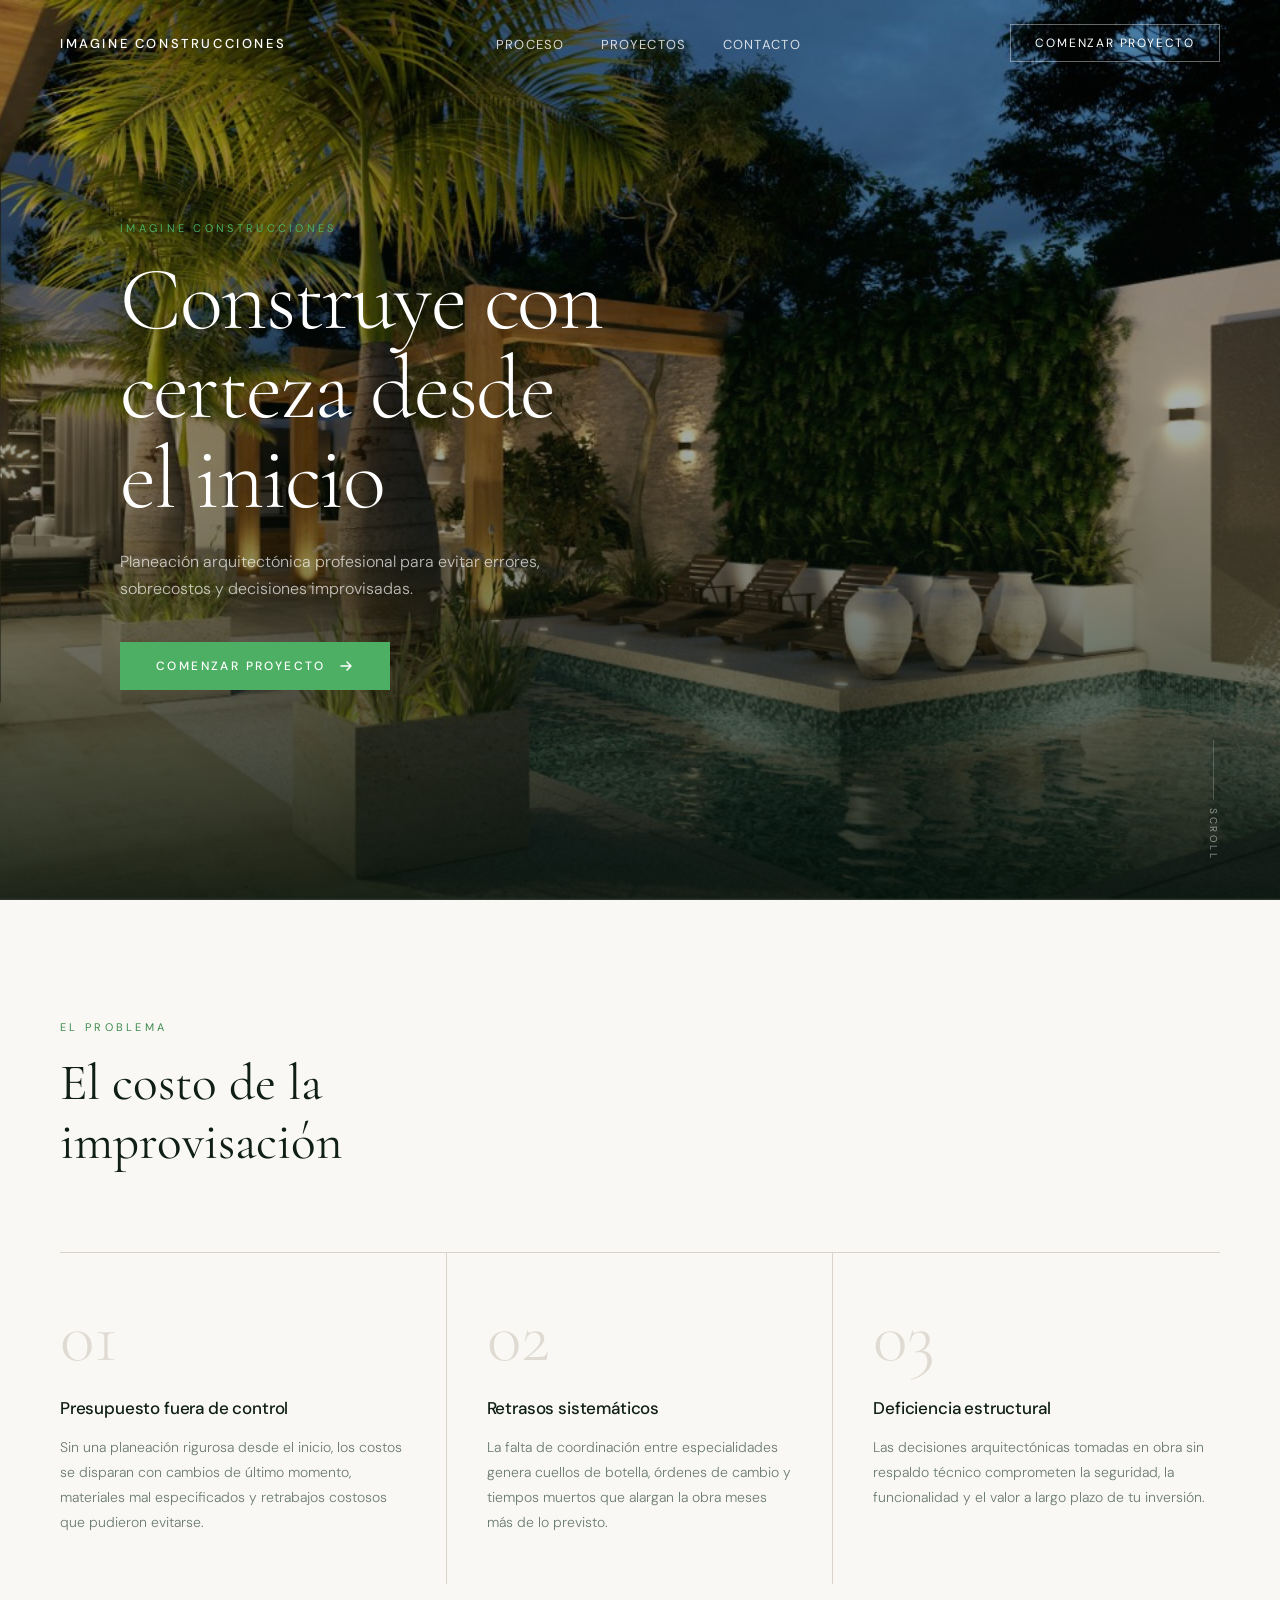
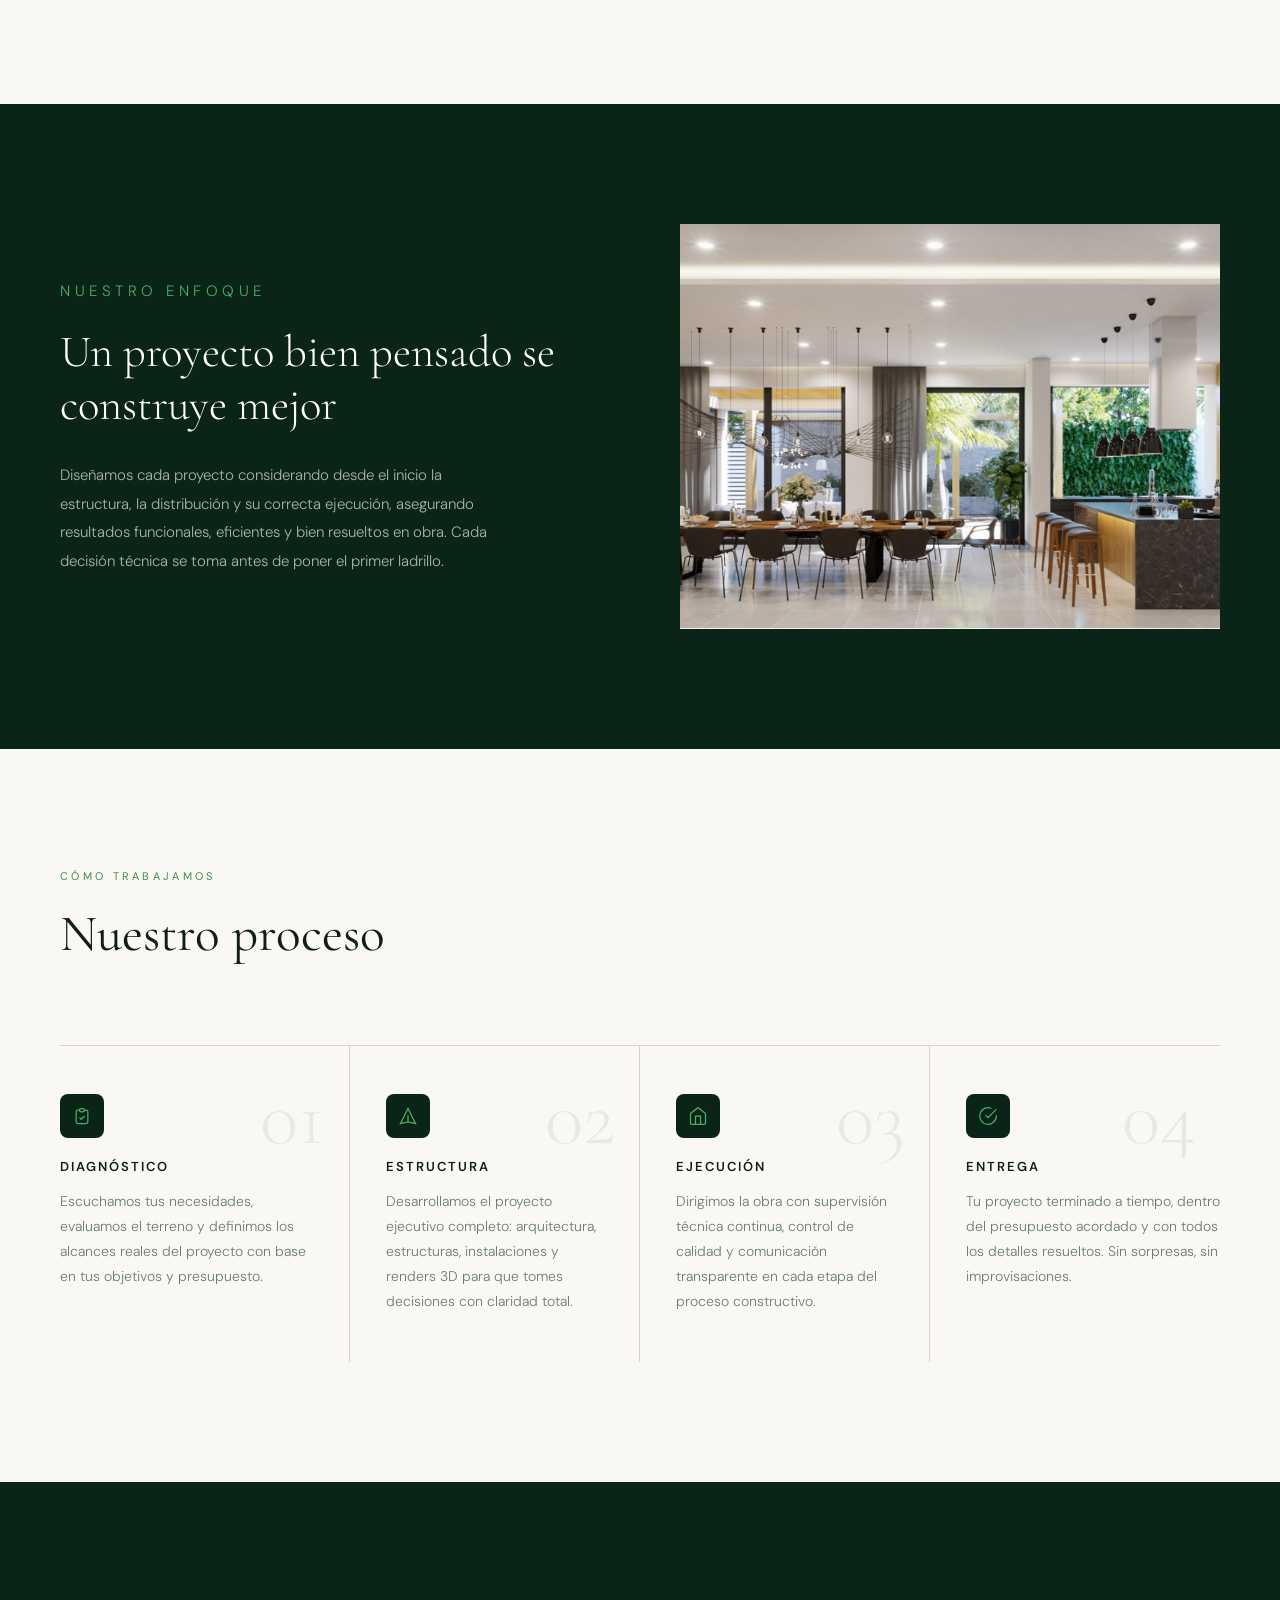
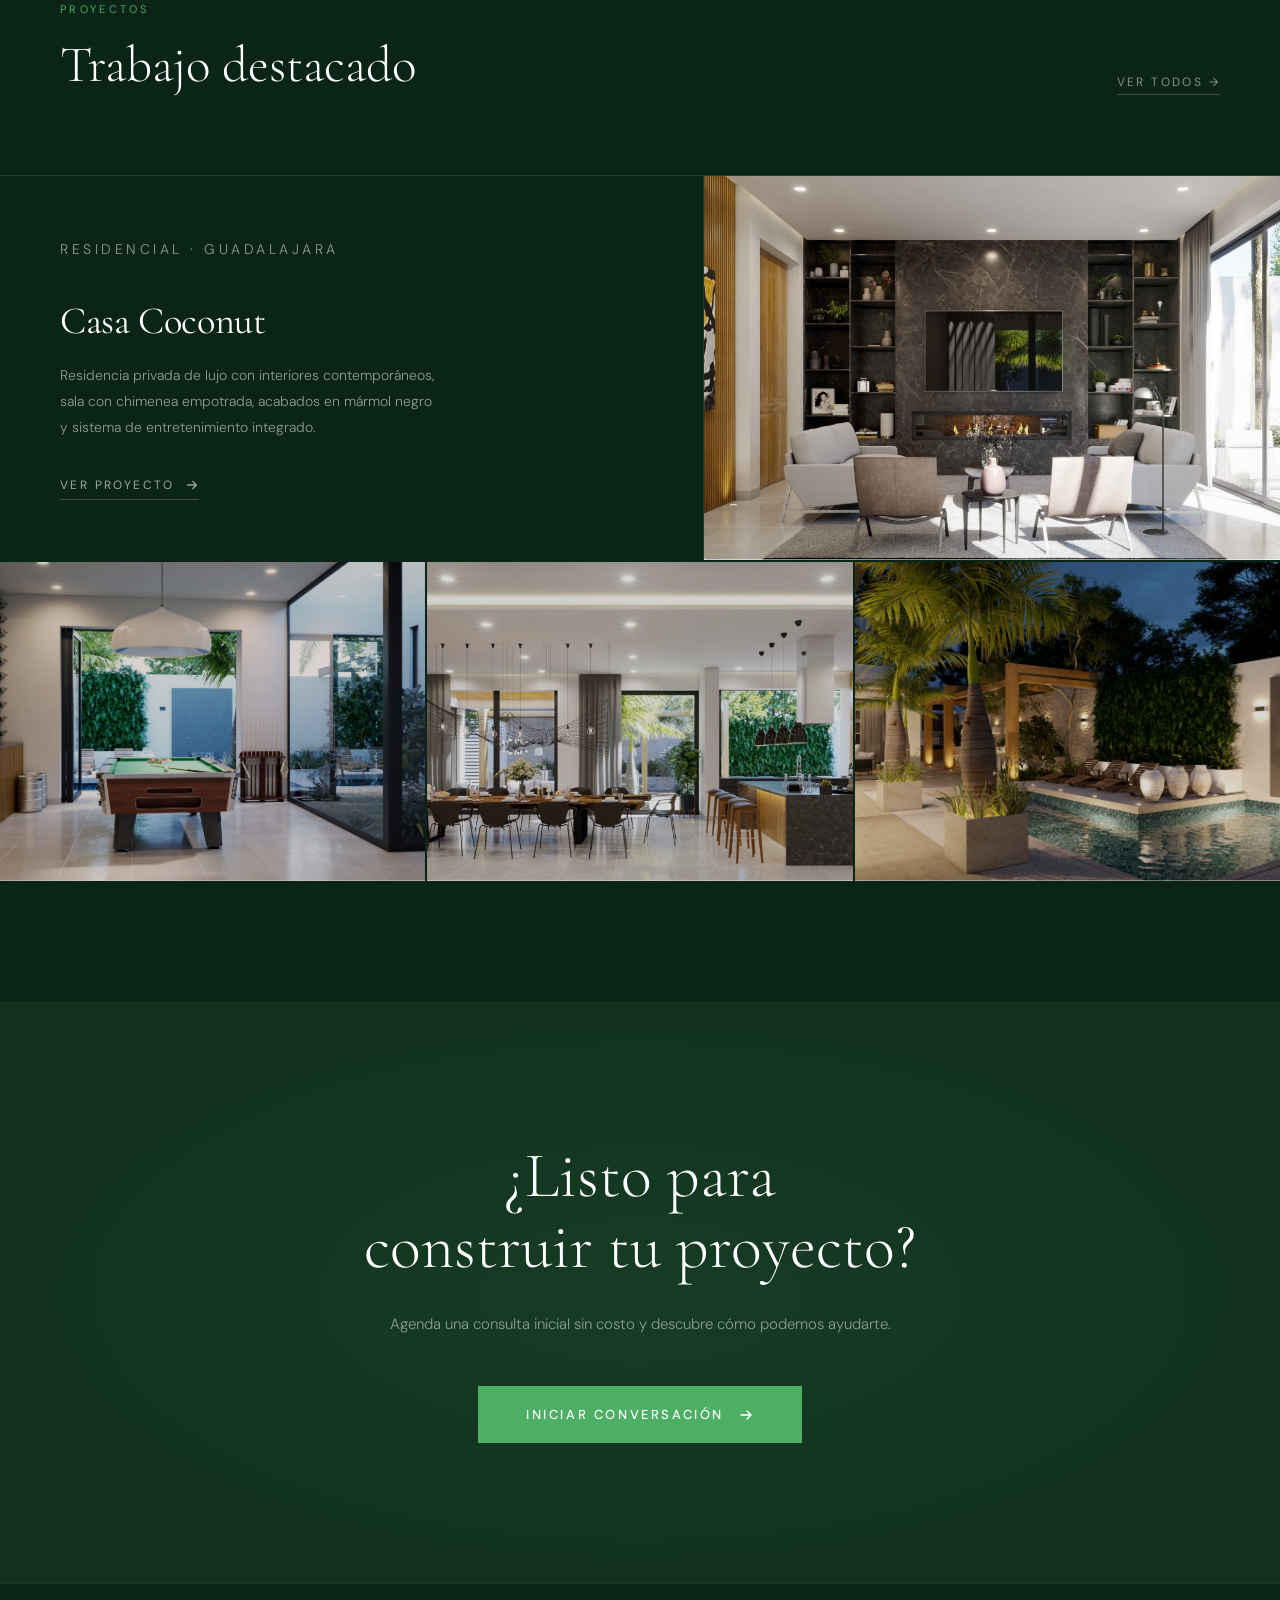
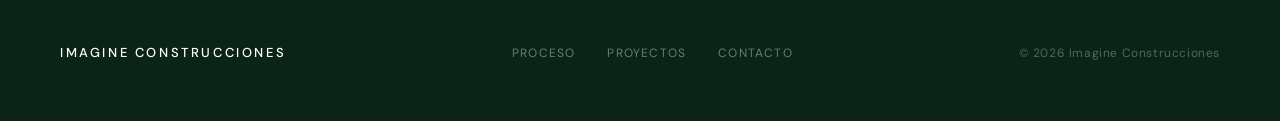
==== index.html @ 211e15e9 "Add files via upload" ====
<!DOCTYPE html>
<html lang="es">
<head>
<meta charset="UTF-8">
<meta name="viewport" content="width=device-width, initial-scale=1.0">
<title>Imagine Construcciones</title>
<link rel="preconnect" href="https://fonts.googleapis.com">
<link href="https://fonts.googleapis.com/css2?family=Cormorant+Garamond:wght@300;400;500;600&family=Neue+Haas+Grotesk+Display+Pro:wght@400;500&family=DM+Sans:wght@300;400;500&display=swap" rel="stylesheet">
<style>
  *, *::before, *::after { box-sizing: border-box; margin: 0; padding: 0; }

  :root {
    --forest: #0a2418;
    --forest-mid: #12321e;
    --green-accent: #3d8c4f;
    --green-bright: #4caf64;
    --cream: #f5f2ec;
    --warm-white: #faf8f4;
    --text-dark: #0f1f15;
    --text-muted: #6b7c73;
    --border: rgba(255,255,255,0.12);
  }

  html { scroll-behavior: smooth; }

  body {
    font-family: 'DM Sans', sans-serif;
    background: var(--warm-white);
    color: var(--text-dark);
    overflow-x: hidden;
  }

  /* NAV */
  nav {
    position: fixed;
    top: 0; left: 0; right: 0;
    z-index: 100;
    display: flex;
    justify-content: space-between;
    align-items: center;
    padding: 24px 60px;
    mix-blend-mode: normal;
    transition: background 0.4s, padding 0.4s;
  }
  nav.scrolled {
    background: rgba(10,36,24,0.96);
    backdrop-filter: blur(12px);
    padding: 16px 60px;
  }
  .nav-logo {
    font-family: 'DM Sans', sans-serif;
    font-weight: 500;
    font-size: 13px;
    letter-spacing: 0.2em;
    text-transform: uppercase;
    color: #fff;
  }
  .nav-links {
    display: flex;
    gap: 36px;
    list-style: none;
  }
  .nav-links a {
    font-size: 13px;
    letter-spacing: 0.1em;
    text-transform: uppercase;
    color: rgba(255,255,255,0.8);
    text-decoration: none;
    transition: color 0.2s;
  }
  .nav-links a:hover { color: #fff; }
  .nav-cta {
    font-size: 12px;
    letter-spacing: 0.15em;
    text-transform: uppercase;
    color: #fff;
    border: 1px solid rgba(255,255,255,0.4);
    padding: 10px 24px;
    text-decoration: none;
    transition: all 0.2s;
  }
  .nav-cta:hover { background: rgba(255,255,255,0.1); border-color: #fff; }

  /* HERO */
  .hero {
    position: relative;
    height: 100vh;
    min-height: 700px;
    display: flex;
    align-items: flex-end;
    overflow: hidden;
  }
  .hero-bg {
    position: absolute;
    inset: 0;
    background-image: url('[data-uri]');
    background-size: cover;
    background-position: center;
    transform: scale(1.05);
    animation: heroZoom 12s ease-out forwards;
  }
  @keyframes heroZoom {
    from { transform: scale(1.05); }
    to { transform: scale(1.0); }
  }
  .hero-overlay {
    position: absolute;
    inset: 0;
    background: linear-gradient(
      to top,
      rgba(5,18,10,0.85) 0%,
      rgba(5,18,10,0.4) 45%,
      rgba(5,18,10,0.1) 100%
    );
  }
  .hero-content {
    position: relative;
    z-index: 2;
    padding: 0 60px 90px;
    max-width: 900px;
    opacity: 0;
    animation: heroFadeUp 1.2s 0.4s ease forwards;
  }
  @keyframes heroFadeUp {
    from { opacity: 0; transform: translateY(30px); }
    to { opacity: 1; transform: translateY(0); }
  }
  .hero-eyebrow {
    font-size: 11px;
    letter-spacing: 0.3em;
    text-transform: uppercase;
    color: var(--green-bright);
    margin-bottom: 20px;
    display: block;
  }
  .hero h1 {
    font-family: 'Cormorant Garamond', serif;
    font-size: clamp(52px, 7vw, 96px);
    font-weight: 300;
    color: #fff;
    line-height: 1.0;
    letter-spacing: -0.02em;
    margin-bottom: 24px;
  }
  .hero-sub {
    font-size: 16px;
    color: rgba(255,255,255,0.7);
    font-weight: 300;
    max-width: 500px;
    line-height: 1.7;
    margin-bottom: 40px;
  }
  .hero-btn {
    display: inline-flex;
    align-items: center;
    gap: 12px;
    background: var(--green-bright);
    color: #fff;
    font-size: 12px;
    letter-spacing: 0.2em;
    text-transform: uppercase;
    font-weight: 500;
    text-decoration: none;
    padding: 16px 36px;
    transition: all 0.3s;
  }
  .hero-btn:hover { background: #3d9e52; gap: 18px; }
  .hero-btn svg { transition: transform 0.3s; }

  /* SCROLL INDICATOR */
  .scroll-indicator {
    position: absolute;
    bottom: 40px;
    right: 60px;
    z-index: 2;
    display: flex;
    flex-direction: column;
    align-items: center;
    gap: 8px;
    opacity: 0;
    animation: heroFadeUp 1s 1.4s forwards;
  }
  .scroll-indicator span {
    font-size: 10px;
    letter-spacing: 0.25em;
    text-transform: uppercase;
    color: rgba(255,255,255,0.5);
    writing-mode: vertical-rl;
  }
  .scroll-line {
    width: 1px;
    height: 60px;
    background: rgba(255,255,255,0.2);
    position: relative;
    overflow: hidden;
  }
  .scroll-line::after {
    content: '';
    position: absolute;
    top: -100%;
    left: 0;
    width: 1px;
    height: 100%;
    background: var(--green-bright);
    animation: scrollDown 2s 1.5s infinite;
  }
  @keyframes scrollDown {
    from { top: -100%; }
    to { top: 100%; }
  }

  /* SECTION GENERAL */
  section { padding: 120px 60px; }

  /* PAIN SECTION */
  .pain-section {
    background: var(--warm-white);
  }
  .section-label {
    font-size: 11px;
    letter-spacing: 0.3em;
    text-transform: uppercase;
    color: var(--green-accent);
    margin-bottom: 20px;
  }
  .pain-section h2 {
    font-family: 'Cormorant Garamond', serif;
    font-size: clamp(36px, 4vw, 60px);
    font-weight: 400;
    color: var(--text-dark);
    margin-bottom: 80px;
    max-width: 600px;
    line-height: 1.15;
  }
  .pain-grid {
    display: grid;
    grid-template-columns: repeat(3, 1fr);
    gap: 0;
    border-top: 1px solid #d8d2c8;
  }
  .pain-card {
    padding: 48px 40px 48px 0;
    border-right: 1px solid #d8d2c8;
    position: relative;
    transition: transform 0.3s;
  }
  .pain-card:last-child { border-right: none; padding-right: 0; }
  .pain-card:not(:first-child) { padding-left: 40px; }
  .pain-num {
    font-family: 'Cormorant Garamond', serif;
    font-size: 72px;
    font-weight: 300;
    color: #e0dbd2;
    line-height: 1;
    margin-bottom: 24px;
    display: block;
  }
  .pain-card h3 {
    font-size: 17px;
    font-weight: 500;
    color: var(--text-dark);
    margin-bottom: 16px;
    letter-spacing: -0.01em;
  }
  .pain-card p {
    font-size: 14px;
    color: var(--text-muted);
    line-height: 1.8;
    font-weight: 300;
  }

  /* APPROACH SECTION */
  .approach-section {
    background: var(--forest);
    color: #fff;
    padding: 120px 60px;
    position: relative;
    overflow: hidden;
  }
  .approach-inner {
    display: grid;
    grid-template-columns: 1fr 1fr;
    gap: 80px;
    align-items: center;
  }
  .approach-text .section-label { color: var(--green-bright); }
  .approach-text h2 {
    font-family: 'Cormorant Garamond', serif;
    font-size: clamp(28px, 3.5vw, 52px);
    font-weight: 300;
    line-height: 1.2;
    margin-bottom: 28px;
    color: #fff;
  }
  .approach-text p {
    font-size: 15px;
    color: rgba(255,255,255,0.65);
    line-height: 1.9;
    font-weight: 300;
    max-width: 440px;
  }
  .approach-img {
    aspect-ratio: 4/3;
    overflow: hidden;
    position: relative;
  }
  .approach-img img {
    width: 100%;
    height: 100%;
    object-fit: cover;
    transition: transform 0.6s ease;
  }
  .approach-img:hover img { transform: scale(1.04); }

  /* PROCESS SECTION */
  .process-section {
    background: var(--warm-white);
  }
  .process-section h2 {
    font-family: 'Cormorant Garamond', serif;
    font-size: clamp(36px, 4vw, 60px);
    font-weight: 400;
    margin-bottom: 80px;
    color: var(--text-dark);
  }
  .process-grid {
    display: grid;
    grid-template-columns: repeat(4, 1fr);
    gap: 0;
    border-top: 1px solid #d8d2c8;
  }
  .process-step {
    padding: 48px 36px 48px 0;
    border-right: 1px solid #d8d2c8;
    position: relative;
  }
  .process-step:last-child { border-right: none; padding-right: 0; }
  .process-step:not(:first-child) { padding-left: 36px; }
  .step-num {
    font-family: 'Cormorant Garamond', serif;
    font-size: 80px;
    font-weight: 300;
    color: rgba(10,36,24,0.07);
    line-height: 1;
    position: absolute;
    top: 32px;
    right: 24px;
  }
  .step-icon {
    width: 44px;
    height: 44px;
    background: var(--forest);
    border-radius: 8px;
    display: flex;
    align-items: center;
    justify-content: center;
    margin-bottom: 20px;
    color: var(--green-bright);
  }
  .process-step h3 {
    font-size: 13px;
    font-weight: 600;
    letter-spacing: 0.15em;
    text-transform: uppercase;
    color: var(--text-dark);
    margin-bottom: 14px;
  }
  .process-step p {
    font-size: 14px;
    color: var(--text-muted);
    line-height: 1.8;
    font-weight: 300;
  }

  /* PORTFOLIO */
  .portfolio-section {
    background: var(--forest);
    padding: 120px 0;
  }
  .portfolio-header {
    padding: 0 60px 80px;
    display: flex;
    justify-content: space-between;
    align-items: flex-end;
  }
  .portfolio-header h2 {
    font-family: 'Cormorant Garamond', serif;
    font-size: clamp(36px, 4vw, 60px);
    font-weight: 300;
    color: #fff;
    line-height: 1.15;
  }
  .portfolio-header .section-label { color: var(--green-bright); }
  .portfolio-link {
    font-size: 12px;
    letter-spacing: 0.2em;
    text-transform: uppercase;
    color: rgba(255,255,255,0.5);
    text-decoration: none;
    border-bottom: 1px solid rgba(255,255,255,0.2);
    padding-bottom: 4px;
    transition: color 0.2s, border-color 0.2s;
  }
  .portfolio-link:hover { color: #fff; border-color: rgba(255,255,255,0.6); }

  .project-feature {
    display: grid;
    grid-template-columns: 55% 45%;
    border-top: 1px solid rgba(255,255,255,0.1);
    margin-bottom: 1px;
  }
  .project-feature:nth-child(even) { grid-template-columns: 45% 55%; direction: rtl; }
  .project-feature:nth-child(even) > * { direction: ltr; }
  
  .project-img {
    overflow: hidden;
    aspect-ratio: 3/2;
    position: relative;
  }
  .project-img img {
    width: 100%;
    height: 100%;
    object-fit: cover;
    transition: transform 0.7s ease;
  }
  .project-feature:hover .project-img img { transform: scale(1.04); }
  
  .project-info {
    padding: 60px;
    display: flex;
    flex-direction: column;
    justify-content: center;
    border-left: 1px solid rgba(255,255,255,0.1);
  }
  .project-feature:nth-child(even) .project-info {
    border-left: none;
    border-right: 1px solid rgba(255,255,255,0.1);
  }
  .project-tag {
    font-size: 11px;
    letter-spacing: 0.25em;
    text-transform: uppercase;
    color: var(--green-bright);
    margin-bottom: 20px;
  }
  .project-info h3 {
    font-family: 'Cormorant Garamond', serif;
    font-size: clamp(28px, 3vw, 48px);
    font-weight: 400;
    color: #fff;
    margin-bottom: 20px;
    letter-spacing: -0.01em;
    line-height: 1.15;
  }
  .project-info p {
    font-size: 14px;
    color: rgba(255,255,255,0.55);
    line-height: 1.85;
    font-weight: 300;
    margin-bottom: 36px;
    max-width: 380px;
  }
  .project-cta {
    display: inline-flex;
    align-items: center;
    gap: 10px;
    font-size: 12px;
    letter-spacing: 0.2em;
    text-transform: uppercase;
    color: rgba(255,255,255,0.6);
    text-decoration: none;
    border-bottom: 1px solid rgba(255,255,255,0.2);
    padding-bottom: 6px;
    align-self: flex-start;
    transition: all 0.3s;
  }
  .project-cta:hover { color: #fff; border-color: rgba(255,255,255,0.7); gap: 16px; }

  /* CTA SECTION */
  .cta-section {
    background: var(--forest-mid);
    padding: 140px 60px;
    text-align: center;
    position: relative;
    overflow: hidden;
  }
  .cta-section::before {
    content: '';
    position: absolute;
    inset: 0;
    background: radial-gradient(ellipse at center, rgba(77,175,100,0.08) 0%, transparent 70%);
  }
  .cta-section h2 {
    font-family: 'Cormorant Garamond', serif;
    font-size: clamp(40px, 5vw, 80px);
    font-weight: 300;
    color: #fff;
    line-height: 1.1;
    margin-bottom: 32px;
    position: relative;
  }
  .cta-section p {
    font-size: 15px;
    color: rgba(255,255,255,0.5);
    margin-bottom: 52px;
    font-weight: 300;
    position: relative;
  }
  .cta-big-btn {
    display: inline-flex;
    align-items: center;
    gap: 14px;
    background: var(--green-bright);
    color: #fff;
    font-size: 13px;
    letter-spacing: 0.2em;
    text-transform: uppercase;
    font-weight: 500;
    text-decoration: none;
    padding: 20px 48px;
    position: relative;
    transition: all 0.3s;
  }
  .cta-big-btn:hover { background: #3d9e52; gap: 20px; }

  /* FOOTER */
  footer {
    background: var(--forest);
    padding: 60px;
    border-top: 1px solid rgba(255,255,255,0.08);
    display: flex;
    justify-content: space-between;
    align-items: center;
  }
  .footer-logo {
    font-family: 'DM Sans', sans-serif;
    font-weight: 500;
    font-size: 13px;
    letter-spacing: 0.2em;
    text-transform: uppercase;
    color: #fff;
  }
  .footer-right {
    font-size: 12px;
    color: rgba(255,255,255,0.3);
    letter-spacing: 0.05em;
  }
  .footer-links {
    display: flex;
    gap: 32px;
  }
  .footer-links a {
    font-size: 12px;
    letter-spacing: 0.1em;
    text-transform: uppercase;
    color: rgba(255,255,255,0.4);
    text-decoration: none;
    transition: color 0.2s;
  }
  .footer-links a:hover { color: rgba(255,255,255,0.9); }

  /* RENDER GALLERY STRIP */
  .gallery-strip {
    display: grid;
    grid-template-columns: repeat(3, 1fr);
    gap: 2px;
    margin-top: 2px;
  }
  .gallery-strip-img {
    overflow: hidden;
    aspect-ratio: 4/3;
  }
  .gallery-strip-img img {
    width: 100%;
    height: 100%;
    object-fit: cover;
    transition: transform 0.6s;
    filter: brightness(0.85);
  }
  .gallery-strip-img:hover img { transform: scale(1.05); filter: brightness(1); }

  /* Fade in on scroll */
  .reveal {
    opacity: 0;
    transform: translateY(24px);
    transition: opacity 0.7s ease, transform 0.7s ease;
  }
  .reveal.visible { opacity: 1; transform: translateY(0); }
  .reveal-delay-1 { transition-delay: 0.1s; }
  .reveal-delay-2 { transition-delay: 0.2s; }
  .reveal-delay-3 { transition-delay: 0.3s; }
  .reveal-delay-4 { transition-delay: 0.4s; }
</style>
</head>
<body>

<!-- NAV -->
<nav id="main-nav">
  <div class="nav-logo">Imagine Construcciones</div>
  <ul class="nav-links">
    <li><a href="#proceso">Proceso</a></li>
    <li><a href="#proyectos">Proyectos</a></li>
    <li><a href="#contacto">Contacto</a></li>
  </ul>
  <a href="#contacto" class="nav-cta">Comenzar proyecto</a>
</nav>

<!-- HERO -->
<section class="hero">
  <div class="hero-bg"></div>
  <div class="hero-overlay"></div>
  <div class="hero-content">
    <span class="hero-eyebrow">Imagine Construcciones</span>
    <h1>Construye con<br>certeza desde<br>el inicio</h1>
    <p class="hero-sub">Planeación arquitectónica profesional para evitar errores, sobrecostos y decisiones improvisadas.</p>
    <a href="#contacto" class="hero-btn">
      Comenzar proyecto
      <svg width="16" height="16" viewBox="0 0 16 16" fill="none"><path d="M3 8H13M13 8L9 4M13 8L9 12" stroke="currentColor" stroke-width="1.5" stroke-linecap="round" stroke-linejoin="round"/></svg>
    </a>
  </div>
  <div class="scroll-indicator">
    <div class="scroll-line"></div>
    <span>Scroll</span>
  </div>
</section>

<!-- PAIN SECTION -->
<section class="pain-section">
  <p class="section-label reveal">El problema</p>
  <h2 class="reveal">El costo de la<br>improvisación</h2>
  <div class="pain-grid">
    <div class="pain-card reveal">
      <span class="pain-num">01</span>
      <h3>Presupuesto fuera de control</h3>
      <p>Sin una planeación rigurosa desde el inicio, los costos se disparan con cambios de último momento, materiales mal especificados y retrabajos costosos que pudieron evitarse.</p>
    </div>
    <div class="pain-card reveal reveal-delay-1">
      <span class="pain-num">02</span>
      <h3>Retrasos sistemáticos</h3>
      <p>La falta de coordinación entre especialidades genera cuellos de botella, órdenes de cambio y tiempos muertos que alargan la obra meses más de lo previsto.</p>
    </div>
    <div class="pain-card reveal reveal-delay-2">
      <span class="pain-num">03</span>
      <h3>Deficiencia estructural</h3>
      <p>Las decisiones arquitectónicas tomadas en obra sin respaldo técnico comprometen la seguridad, la funcionalidad y el valor a largo plazo de tu inversión.</p>
    </div>
  </div>
</section>

<!-- APPROACH SECTION -->
<section class="approach-section">
  <div class="approach-inner">
    <div class="approach-text reveal">
      <p class="section-label">Nuestro enfoque</p>
      <h2>Un proyecto bien pensado se construye mejor</h2>
      <p>Diseñamos cada proyecto considerando desde el inicio la estructura, la distribución y su correcta ejecución, asegurando resultados funcionales, eficientes y bien resueltos en obra. Cada decisión técnica se toma antes de poner el primer ladrillo.</p>
    </div>
    <div class="approach-img reveal reveal-delay-2">
      <img src="[data-uri]" alt="Interior Casa Coconut - Comedor">
    </div>
  </div>
</section>

<!-- PROCESS SECTION -->
<section class="process-section" id="proceso">
  <p class="section-label reveal">Cómo trabajamos</p>
  <h2 class="reveal">Nuestro proceso</h2>
  <div class="process-grid">
    <div class="process-step reveal">
      <span class="step-num">01</span>
      <div class="step-icon">
        <svg width="20" height="20" viewBox="0 0 24 24" fill="none" stroke="currentColor" stroke-width="1.5"><path d="M9 5H7a2 2 0 00-2 2v12a2 2 0 002 2h10a2 2 0 002-2V7a2 2 0 00-2-2h-2M9 5a2 2 0 002 2h2a2 2 0 002-2M9 5a2 2 0 012-2h2a2 2 0 012 2m-6 9l2 2 4-4"/></svg>
      </div>
      <h3>Diagnóstico</h3>
      <p>Escuchamos tus necesidades, evaluamos el terreno y definimos los alcances reales del proyecto con base en tus objetivos y presupuesto.</p>
    </div>
    <div class="process-step reveal reveal-delay-1">
      <span class="step-num">02</span>
      <div class="step-icon">
        <svg width="20" height="20" viewBox="0 0 24 24" fill="none" stroke="currentColor" stroke-width="1.5"><path d="M12 19l9 2-9-18-9 18 9-2zm0 0v-8"/></svg>
      </div>
      <h3>Estructura</h3>
      <p>Desarrollamos el proyecto ejecutivo completo: arquitectura, estructuras, instalaciones y renders 3D para que tomes decisiones con claridad total.</p>
    </div>
    <div class="process-step reveal reveal-delay-2">
      <span class="step-num">03</span>
      <div class="step-icon">
        <svg width="20" height="20" viewBox="0 0 24 24" fill="none" stroke="currentColor" stroke-width="1.5"><path d="M3 9l9-7 9 7v11a2 2 0 01-2 2H5a2 2 0 01-2-2z"/><polyline points="9 22 9 12 15 12 15 22"/></svg>
      </div>
      <h3>Ejecución</h3>
      <p>Dirigimos la obra con supervisión técnica continua, control de calidad y comunicación transparente en cada etapa del proceso constructivo.</p>
    </div>
    <div class="process-step reveal reveal-delay-3">
      <span class="step-num">04</span>
      <div class="step-icon">
        <svg width="20" height="20" viewBox="0 0 24 24" fill="none" stroke="currentColor" stroke-width="1.5"><path d="M22 11.08V12a10 10 0 11-5.93-9.14"/><polyline points="22 4 12 14.01 9 11.01"/></svg>
      </div>
      <h3>Entrega</h3>
      <p>Tu proyecto terminado a tiempo, dentro del presupuesto acordado y con todos los detalles resueltos. Sin sorpresas, sin improvisaciones.</p>
    </div>
  </div>
</section>

<!-- PORTFOLIO -->
<section class="portfolio-section" id="proyectos">
  <div class="portfolio-header">
    <div>
      <p class="section-label reveal">Proyectos</p>
      <h2 class="reveal">Trabajo destacado</h2>
    </div>
    <a href="#contacto" class="portfolio-link reveal">Ver todos →</a>
  </div>

  <div class="project-feature reveal">
    <div class="project-img">
      <img src="[data-uri]" alt="Casa Coconut - Sala">
    </div>
    <div class="project-info">
      <p class="project-tag">Residencial · Guadalajara</p>
      <h3>Casa Coconut</h3>
      <p>Residencia privada de lujo con interiores contemporáneos, sala con chimenea empotrada, acabados en mármol negro y sistema de entretenimiento integrado.</p>
      <a href="#contacto" class="project-cta">
        Ver proyecto
        <svg width="14" height="14" viewBox="0 0 16 16" fill="none"><path d="M3 8H13M13 8L9 4M13 8L9 12" stroke="currentColor" stroke-width="1.5" stroke-linecap="round" stroke-linejoin="round"/></svg>
      </a>
    </div>
  </div>

  <div class="gallery-strip reveal">
    <div class="gallery-strip-img">
      <img src="[data-uri]" alt="Casa Coconut - Área de juegos">
    </div>
    <div class="gallery-strip-img">
      <img src="[data-uri]" alt="Casa Coconut - Cocina">
    </div>
    <div class="gallery-strip-img">
      <img src="[data-uri]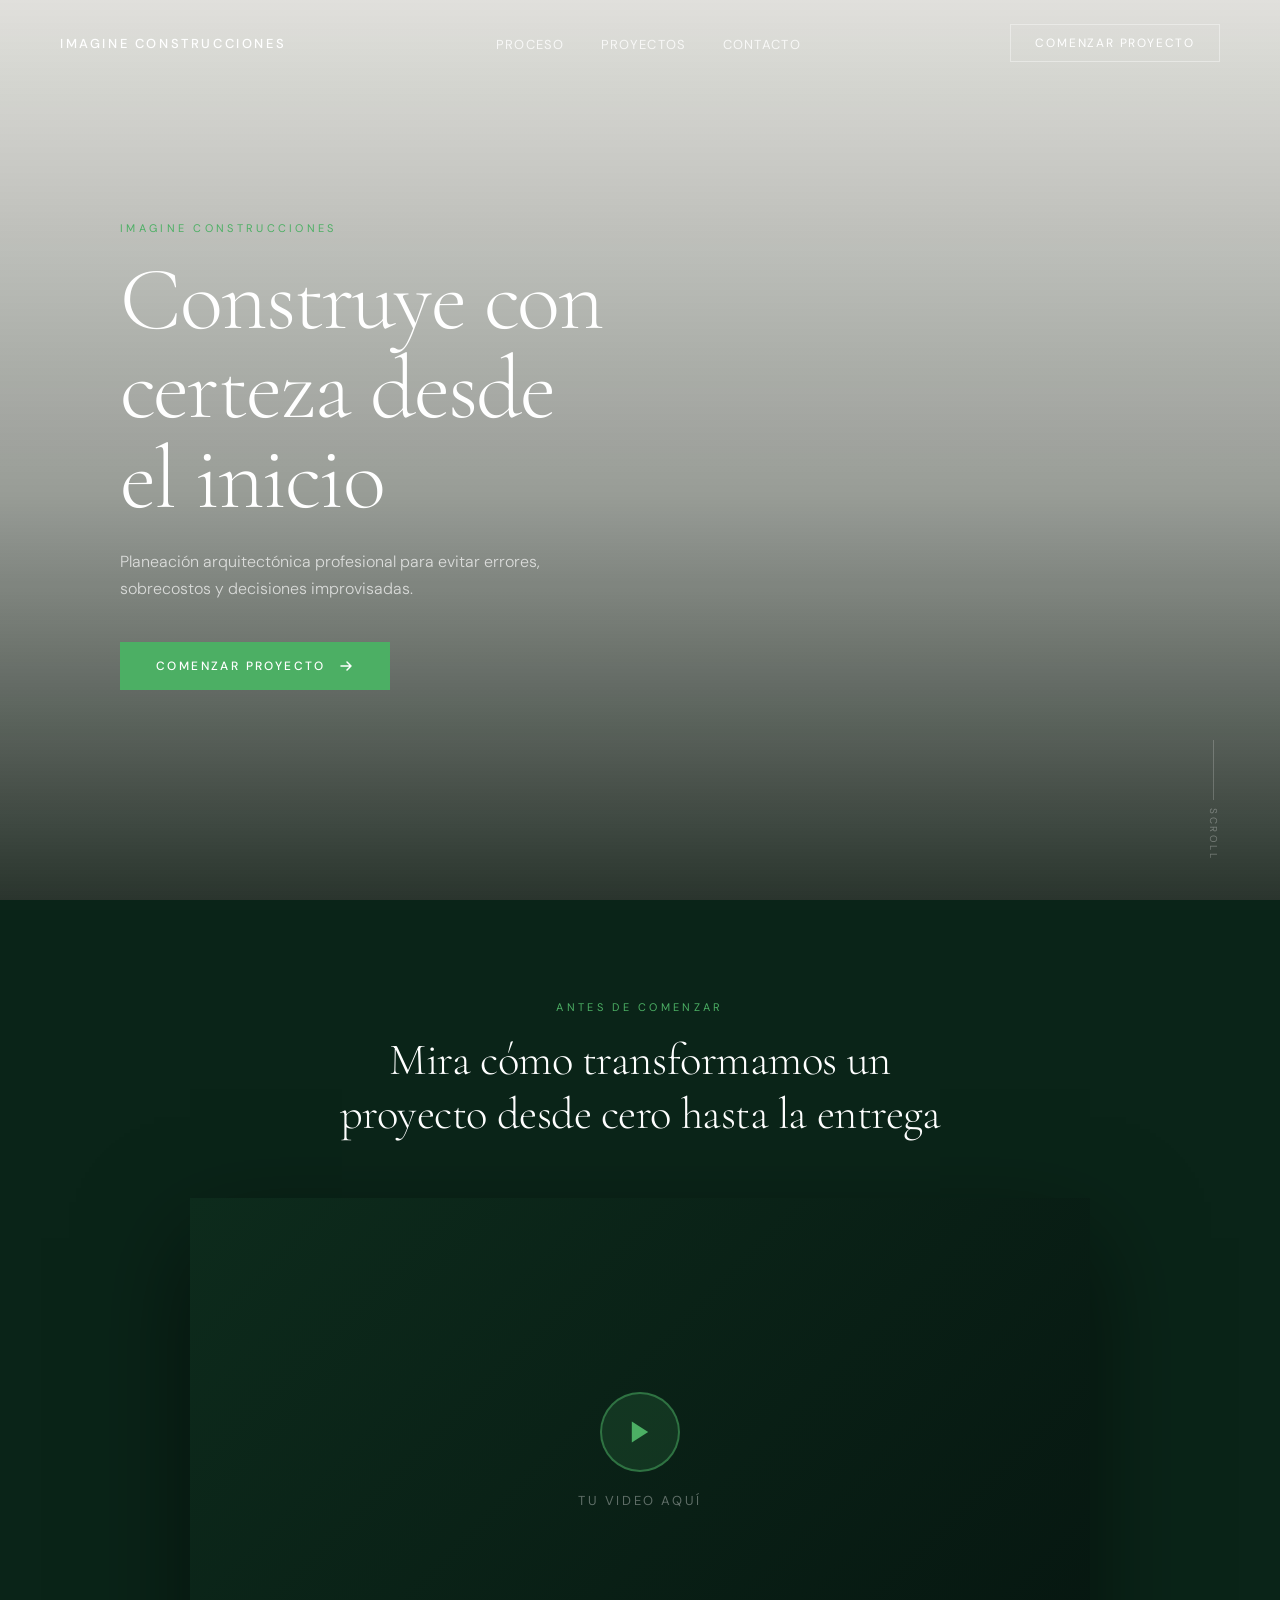
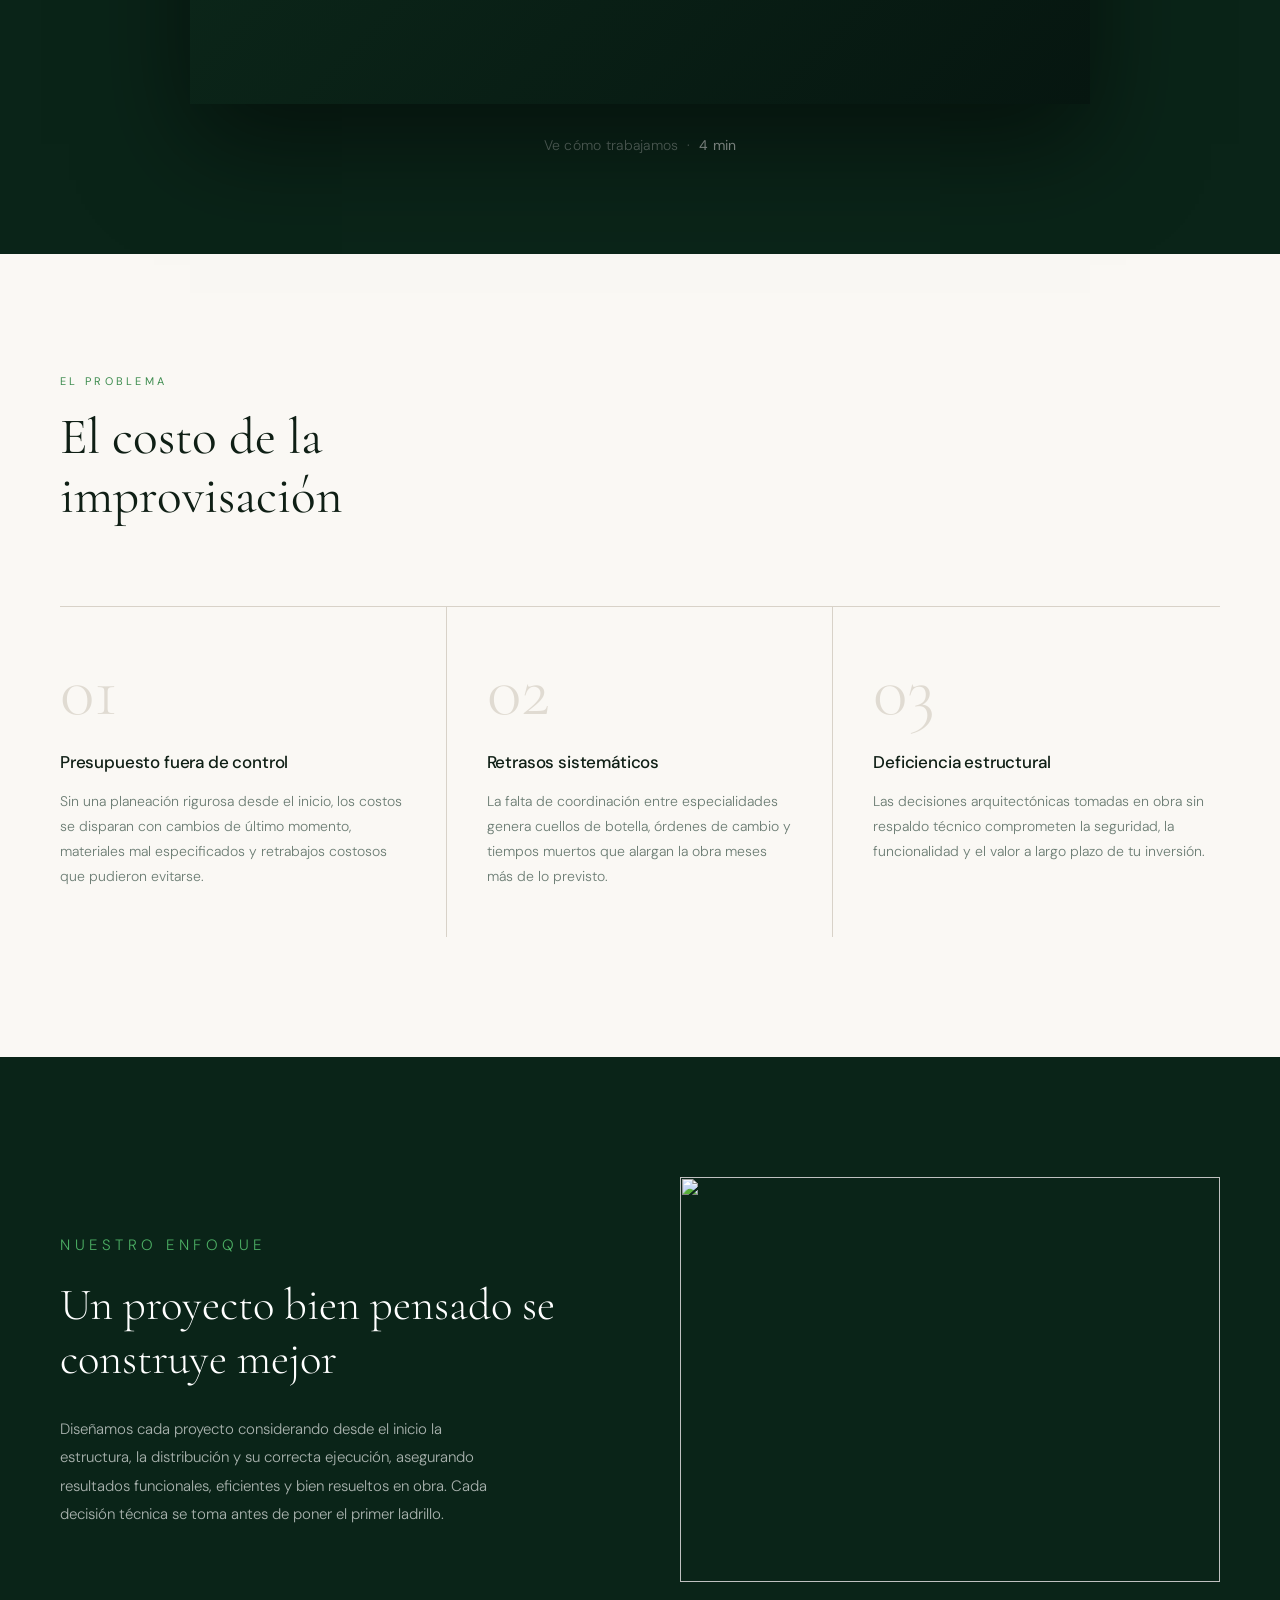
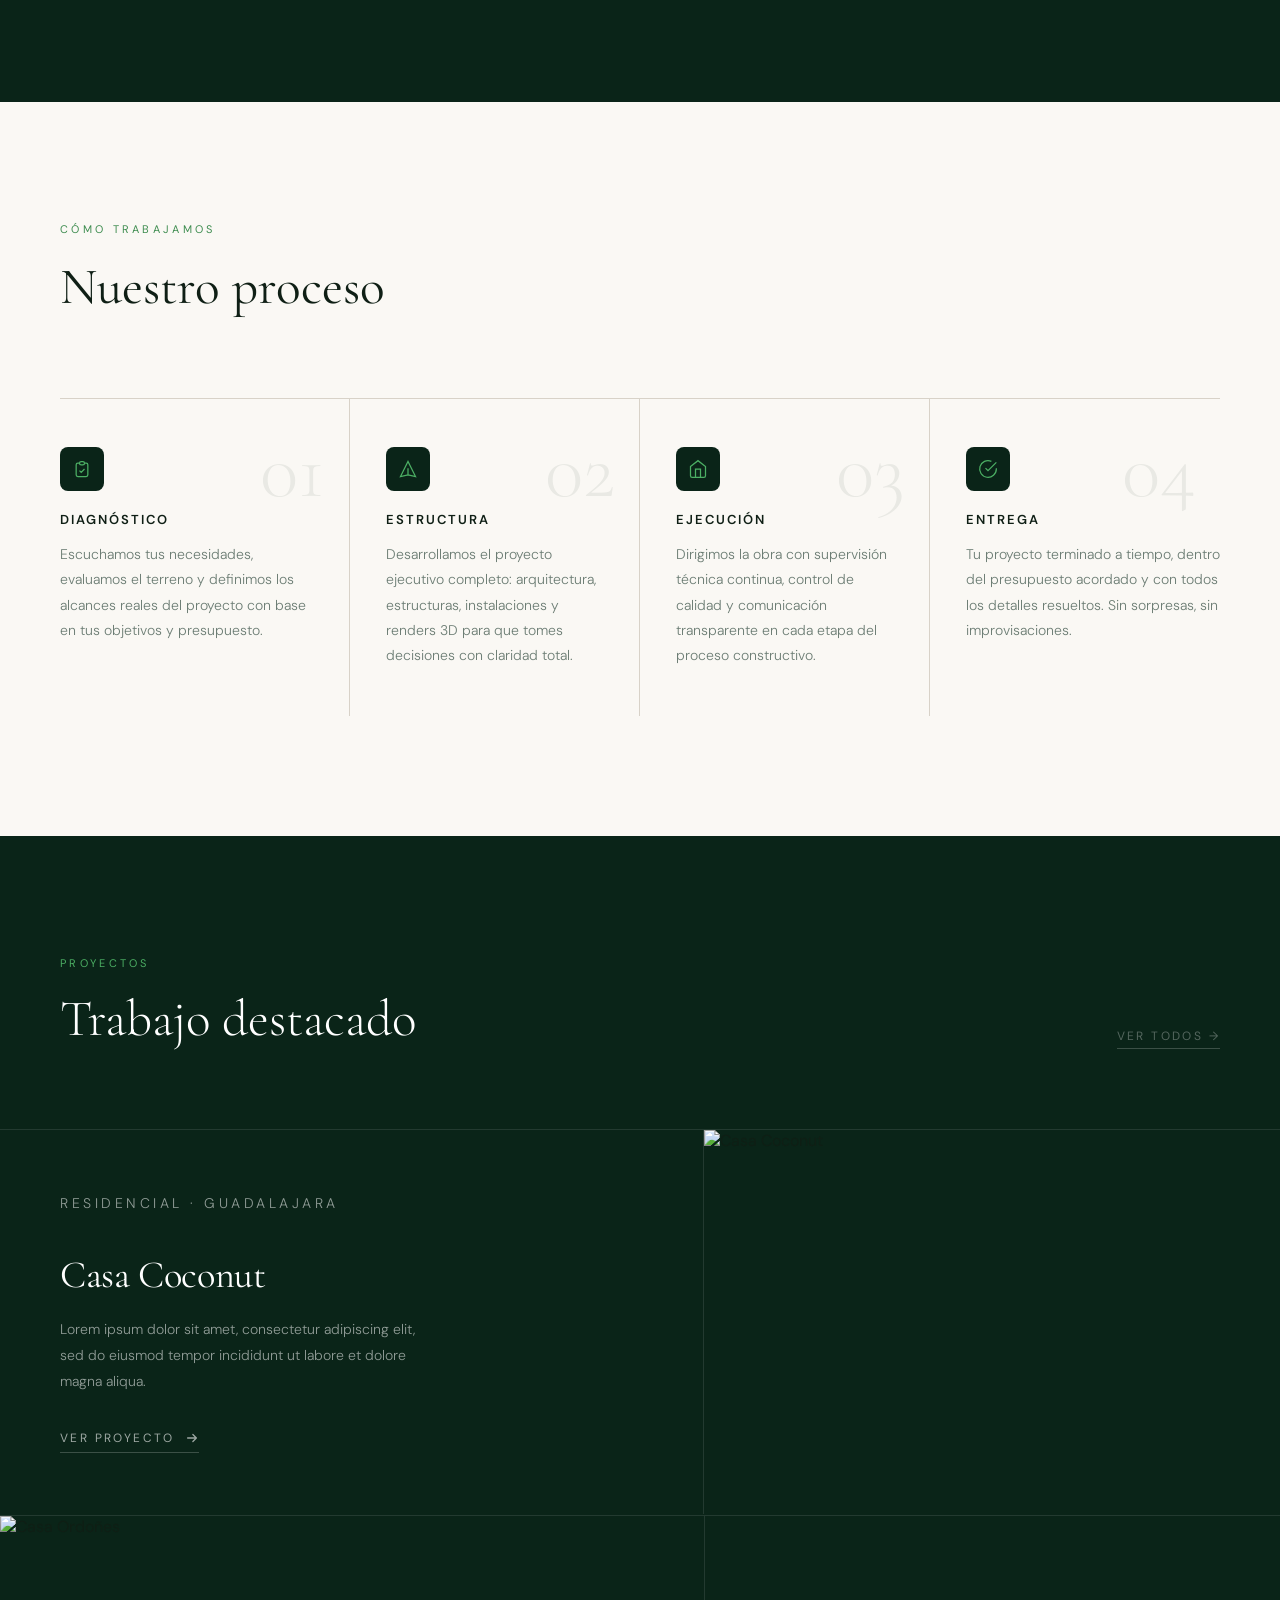
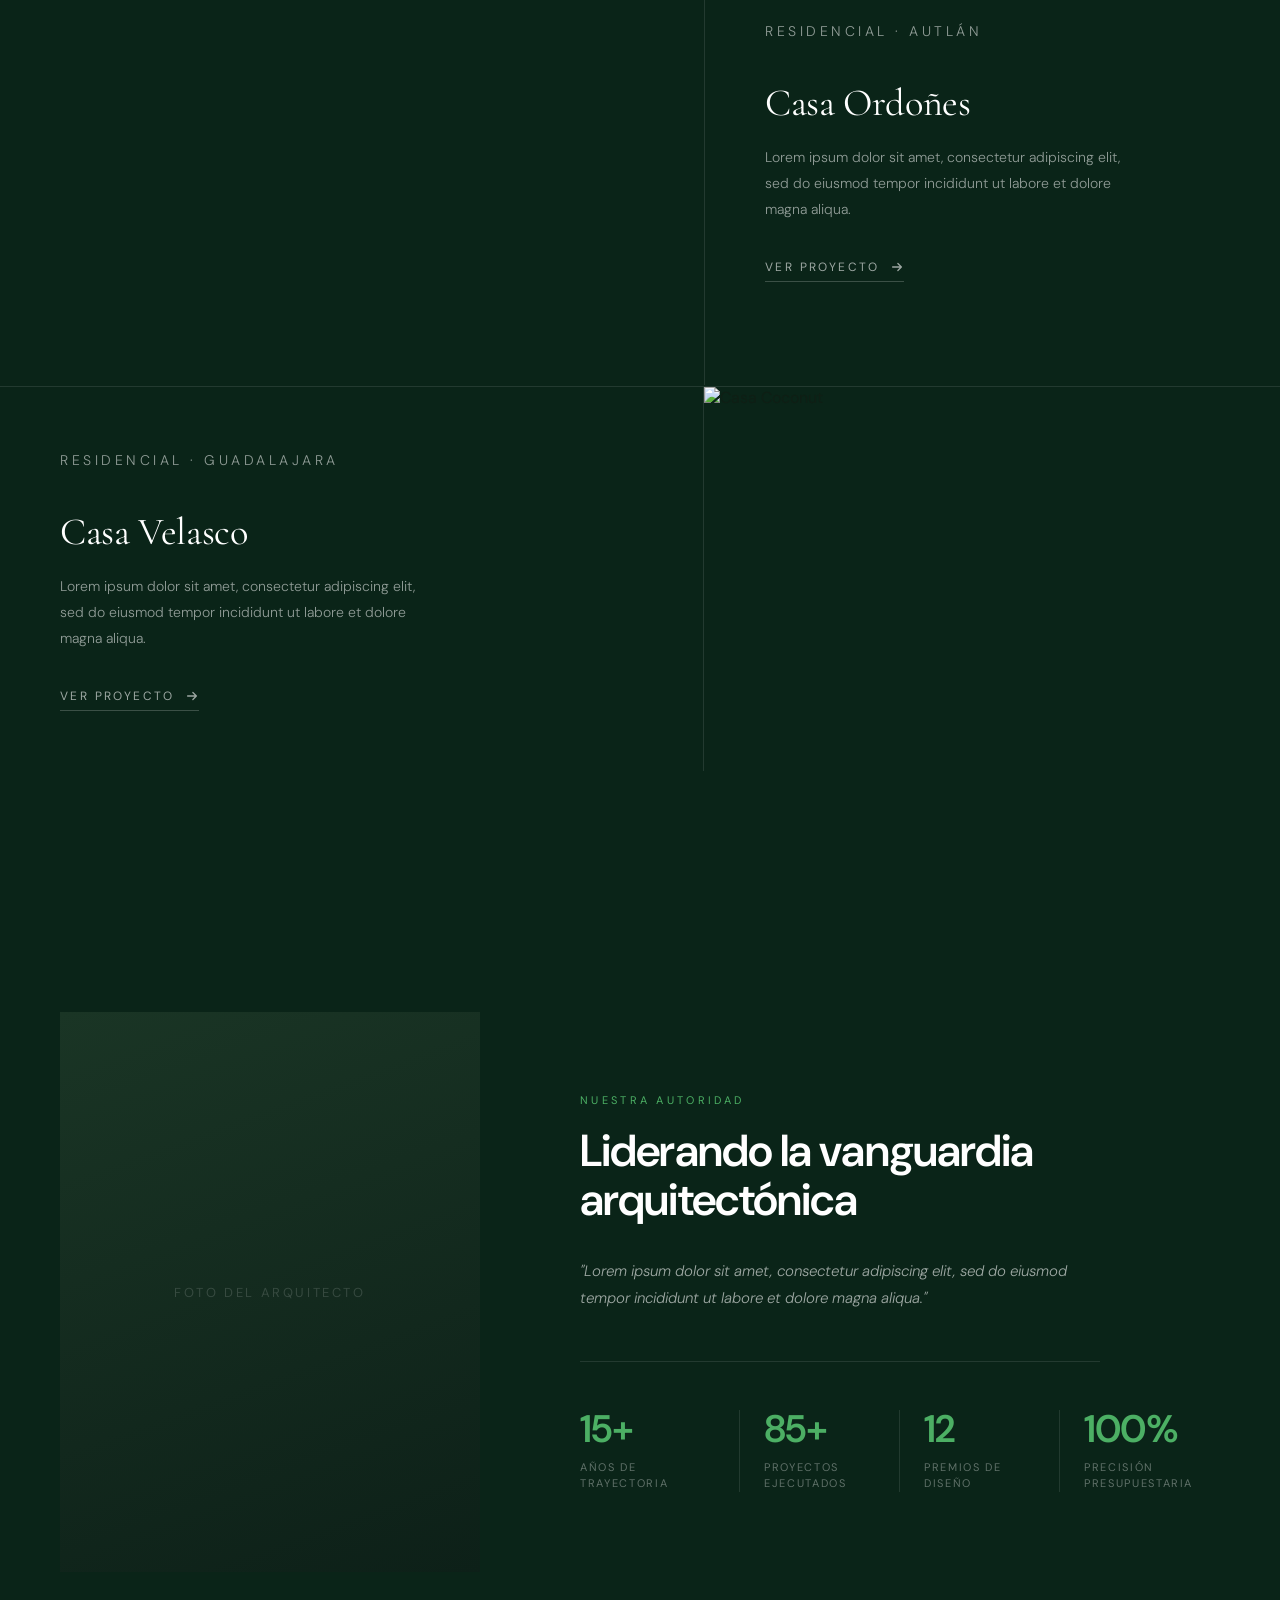
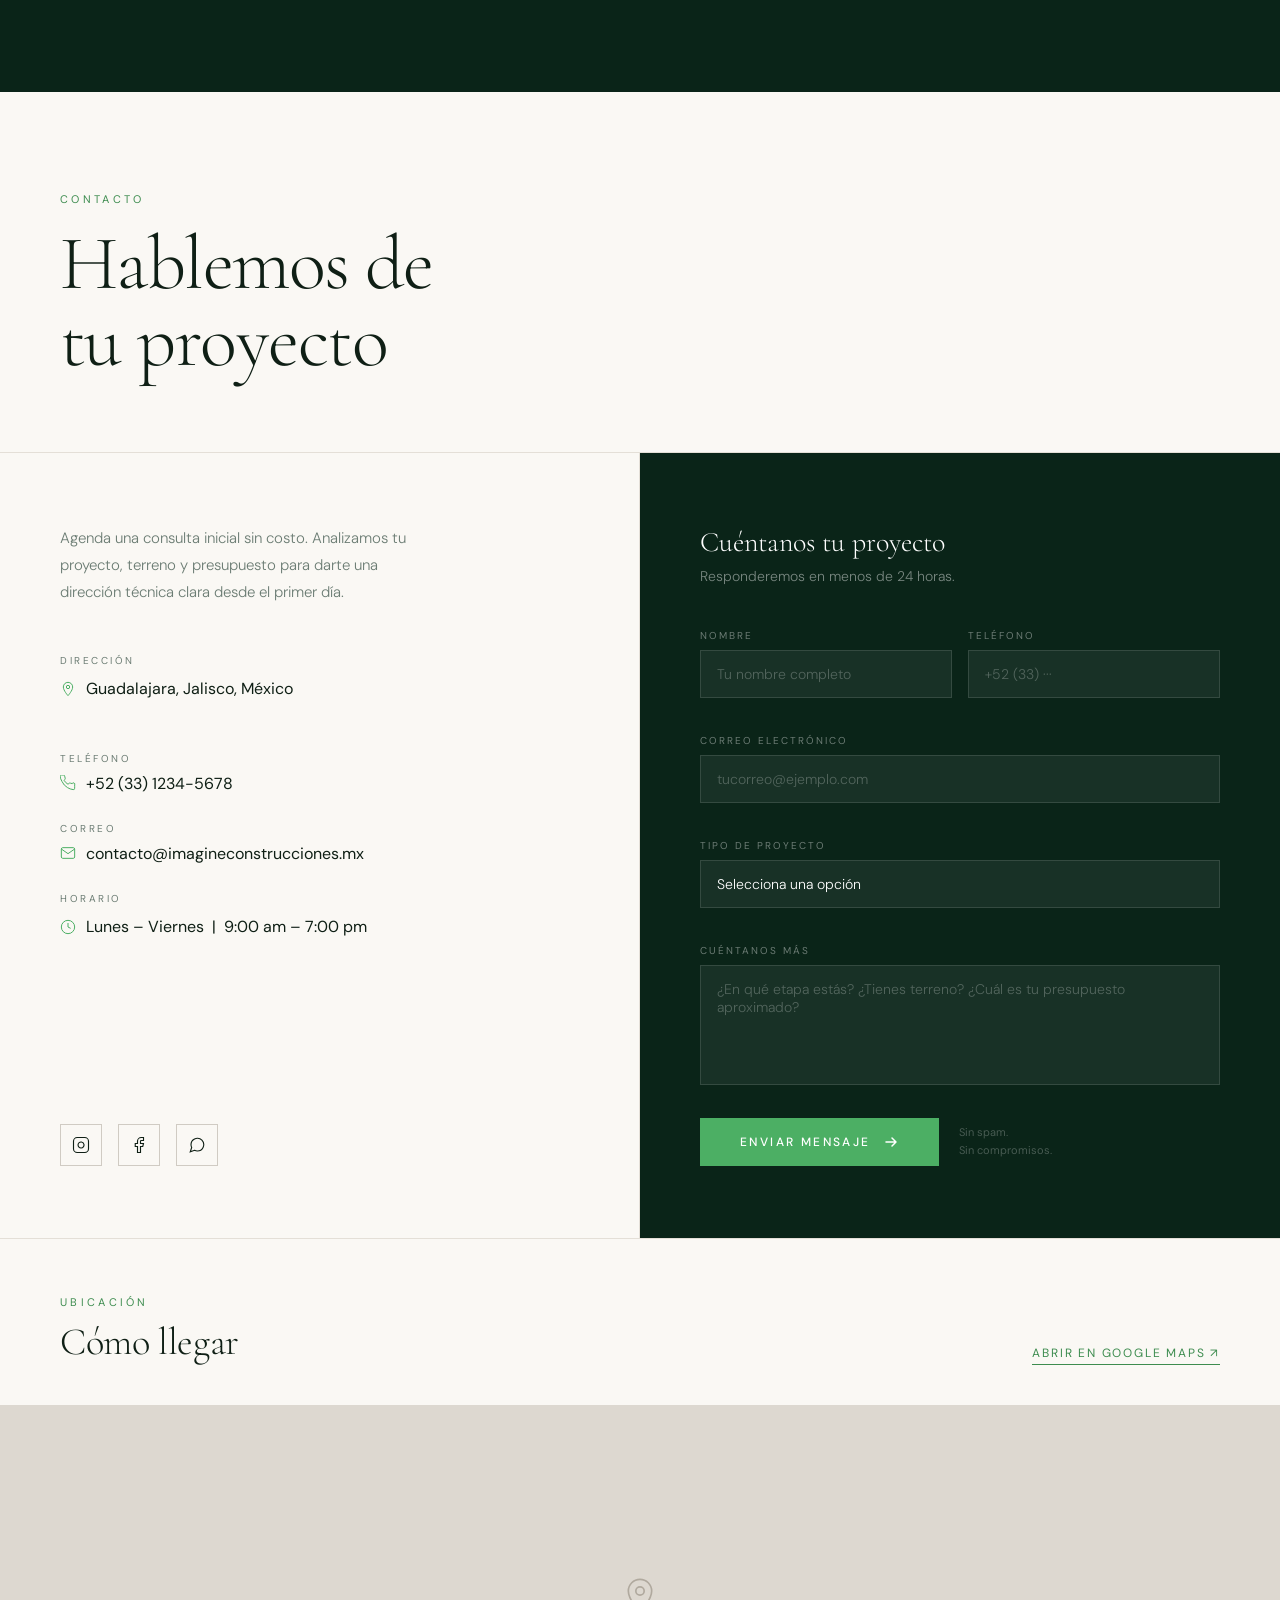
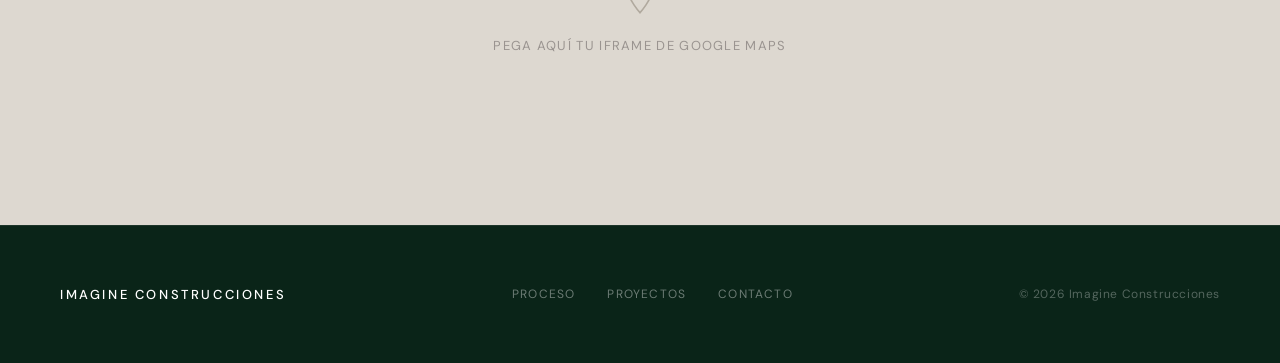
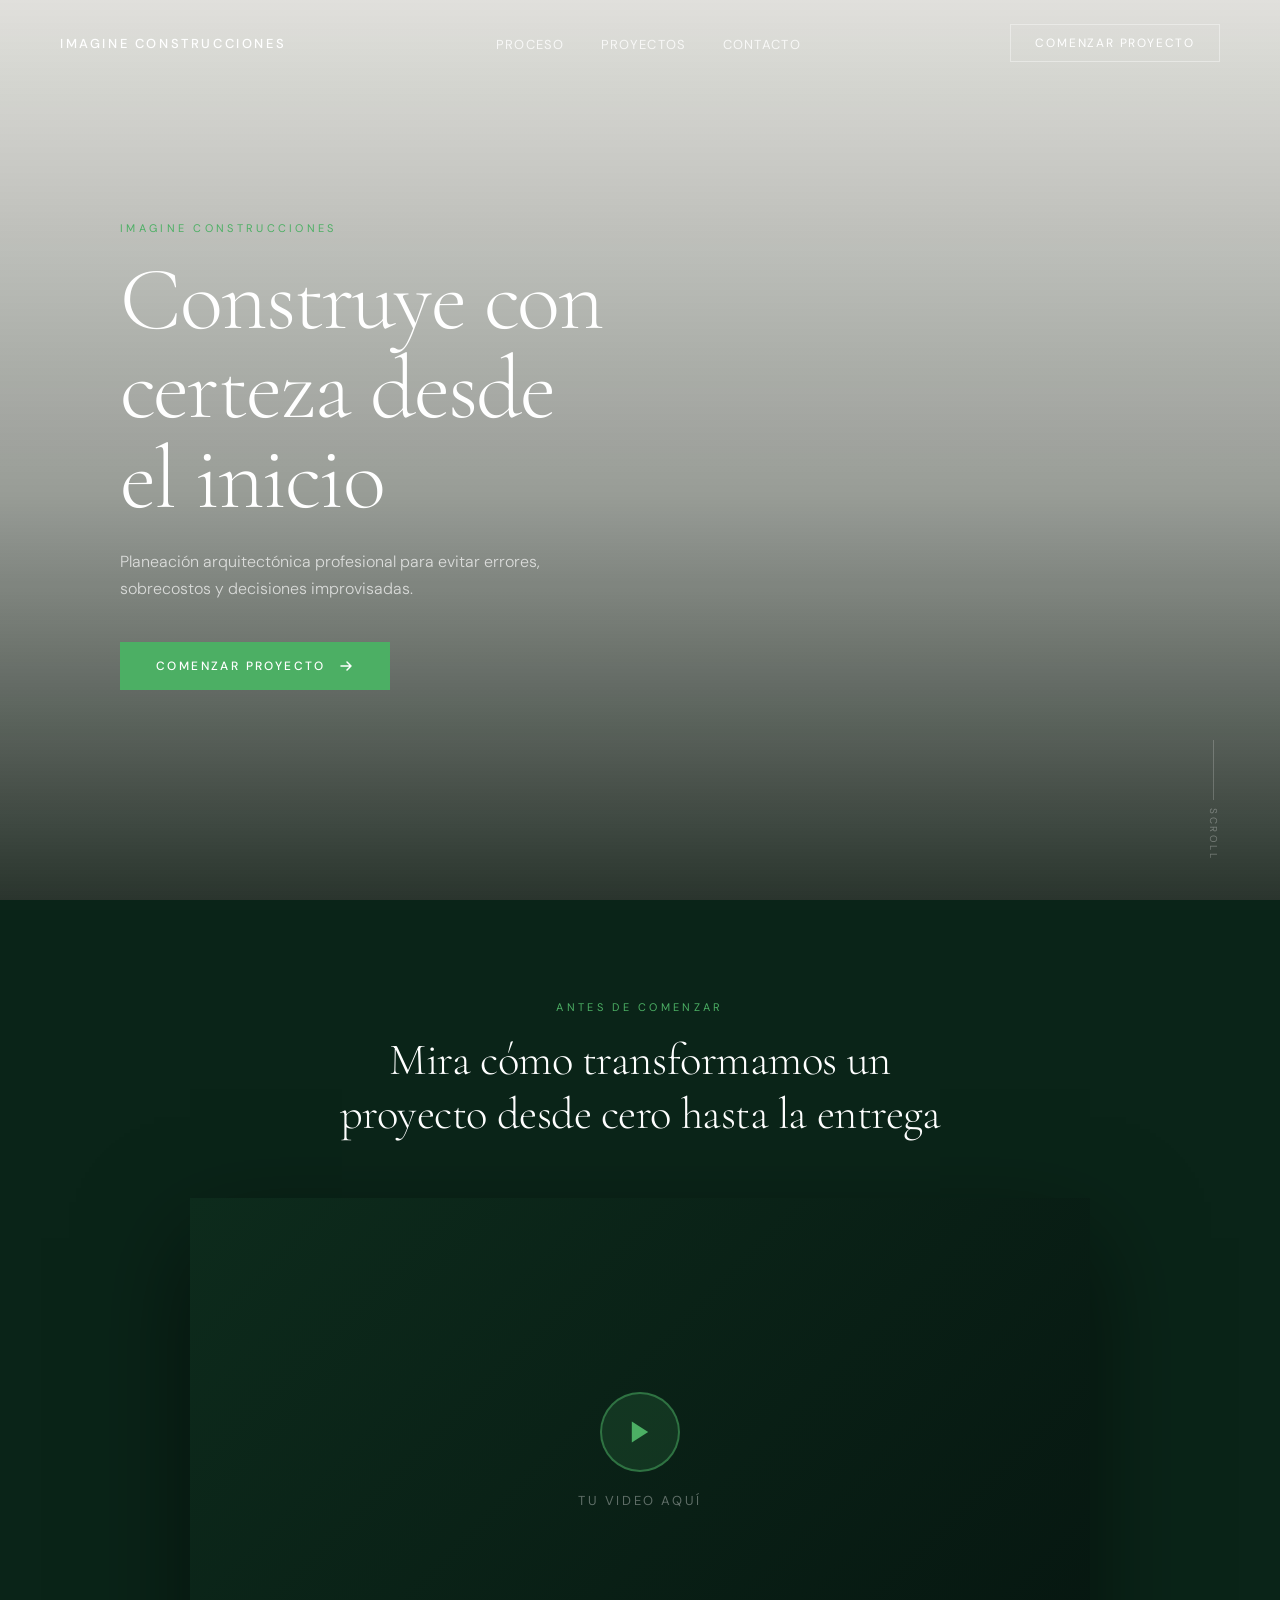
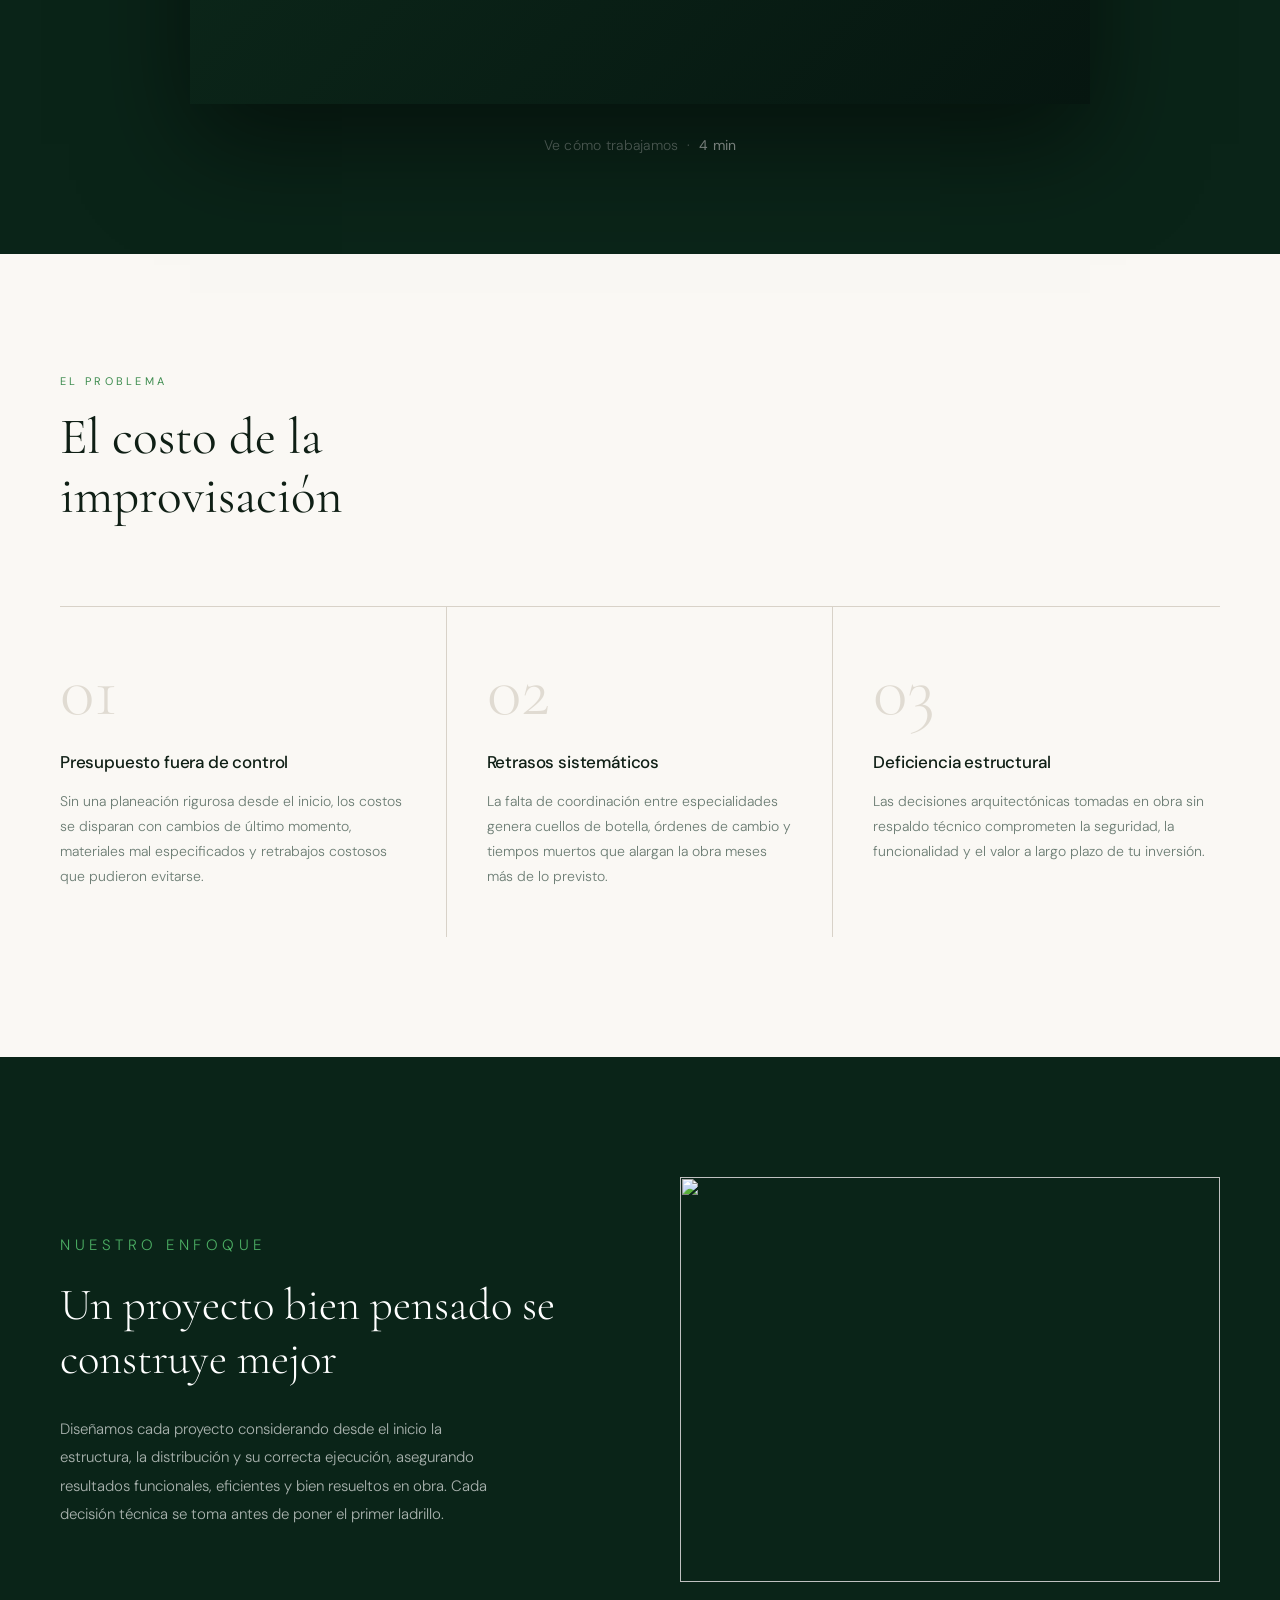
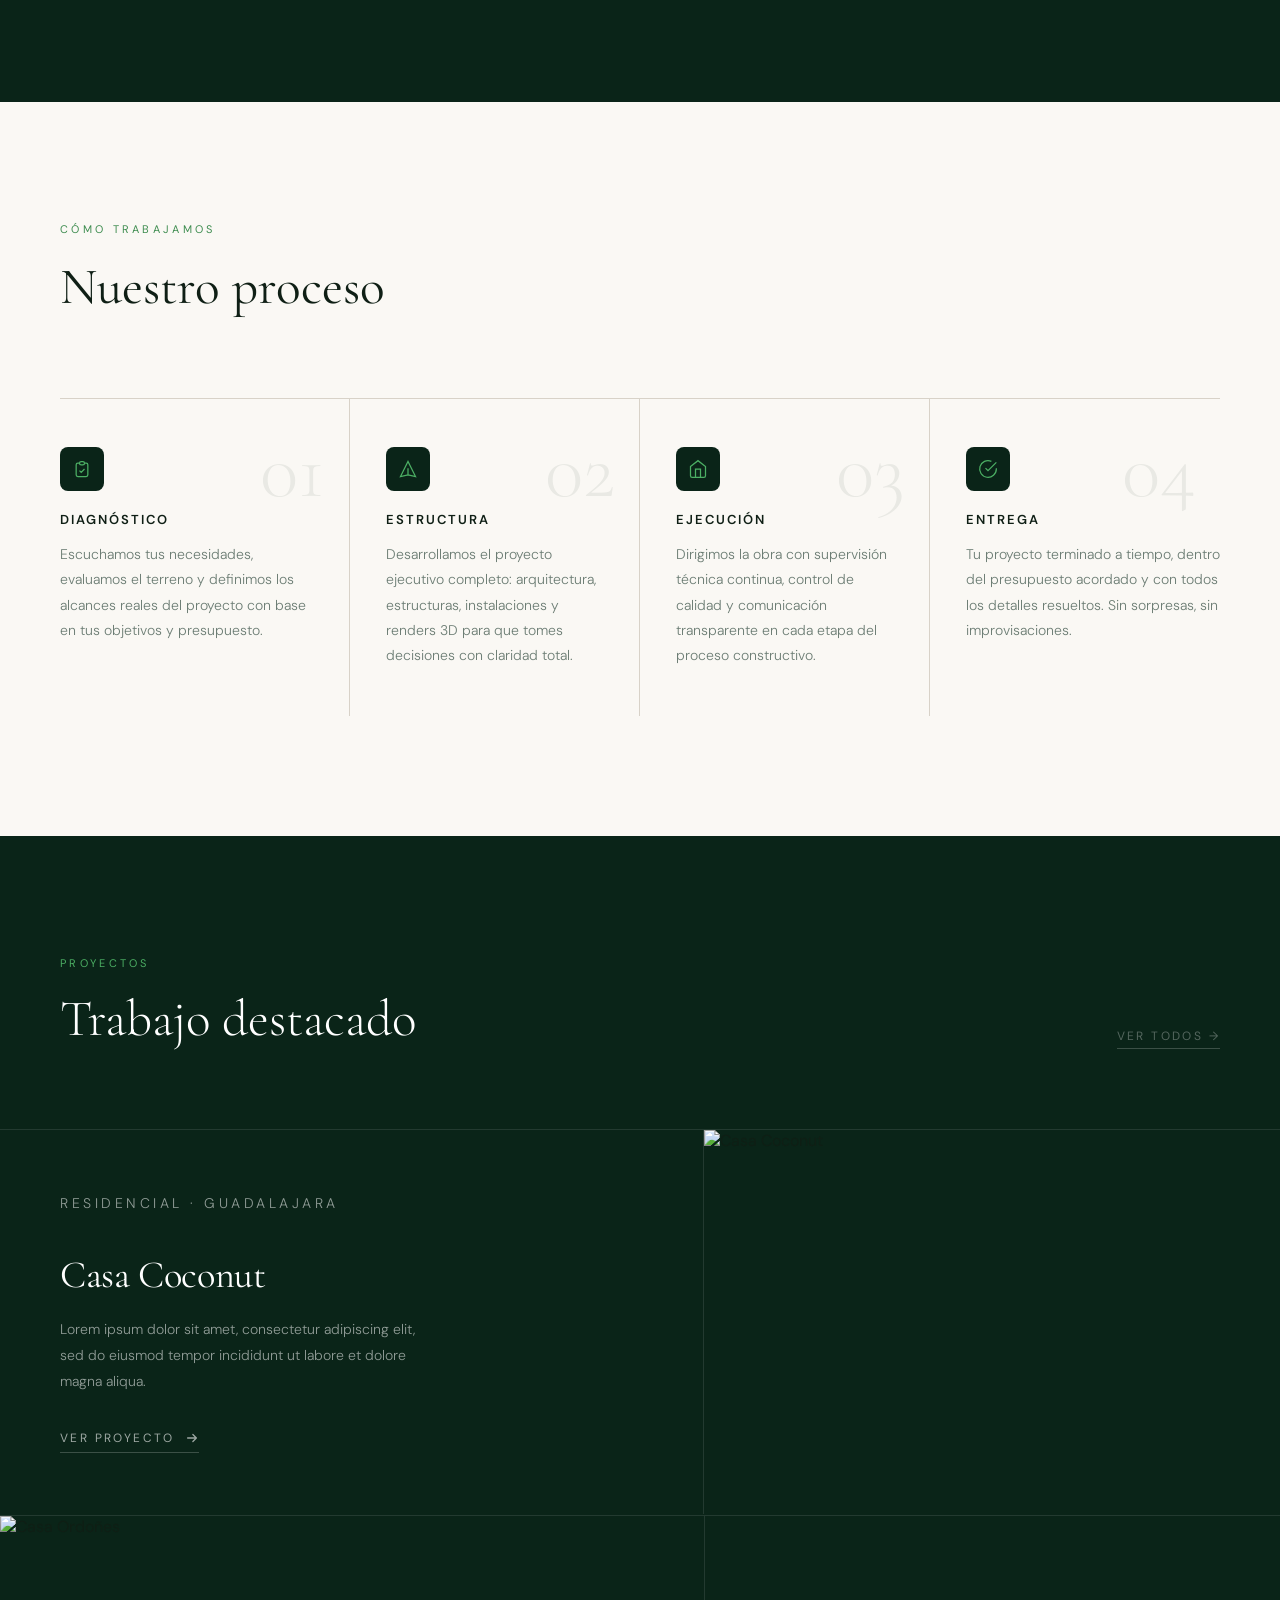
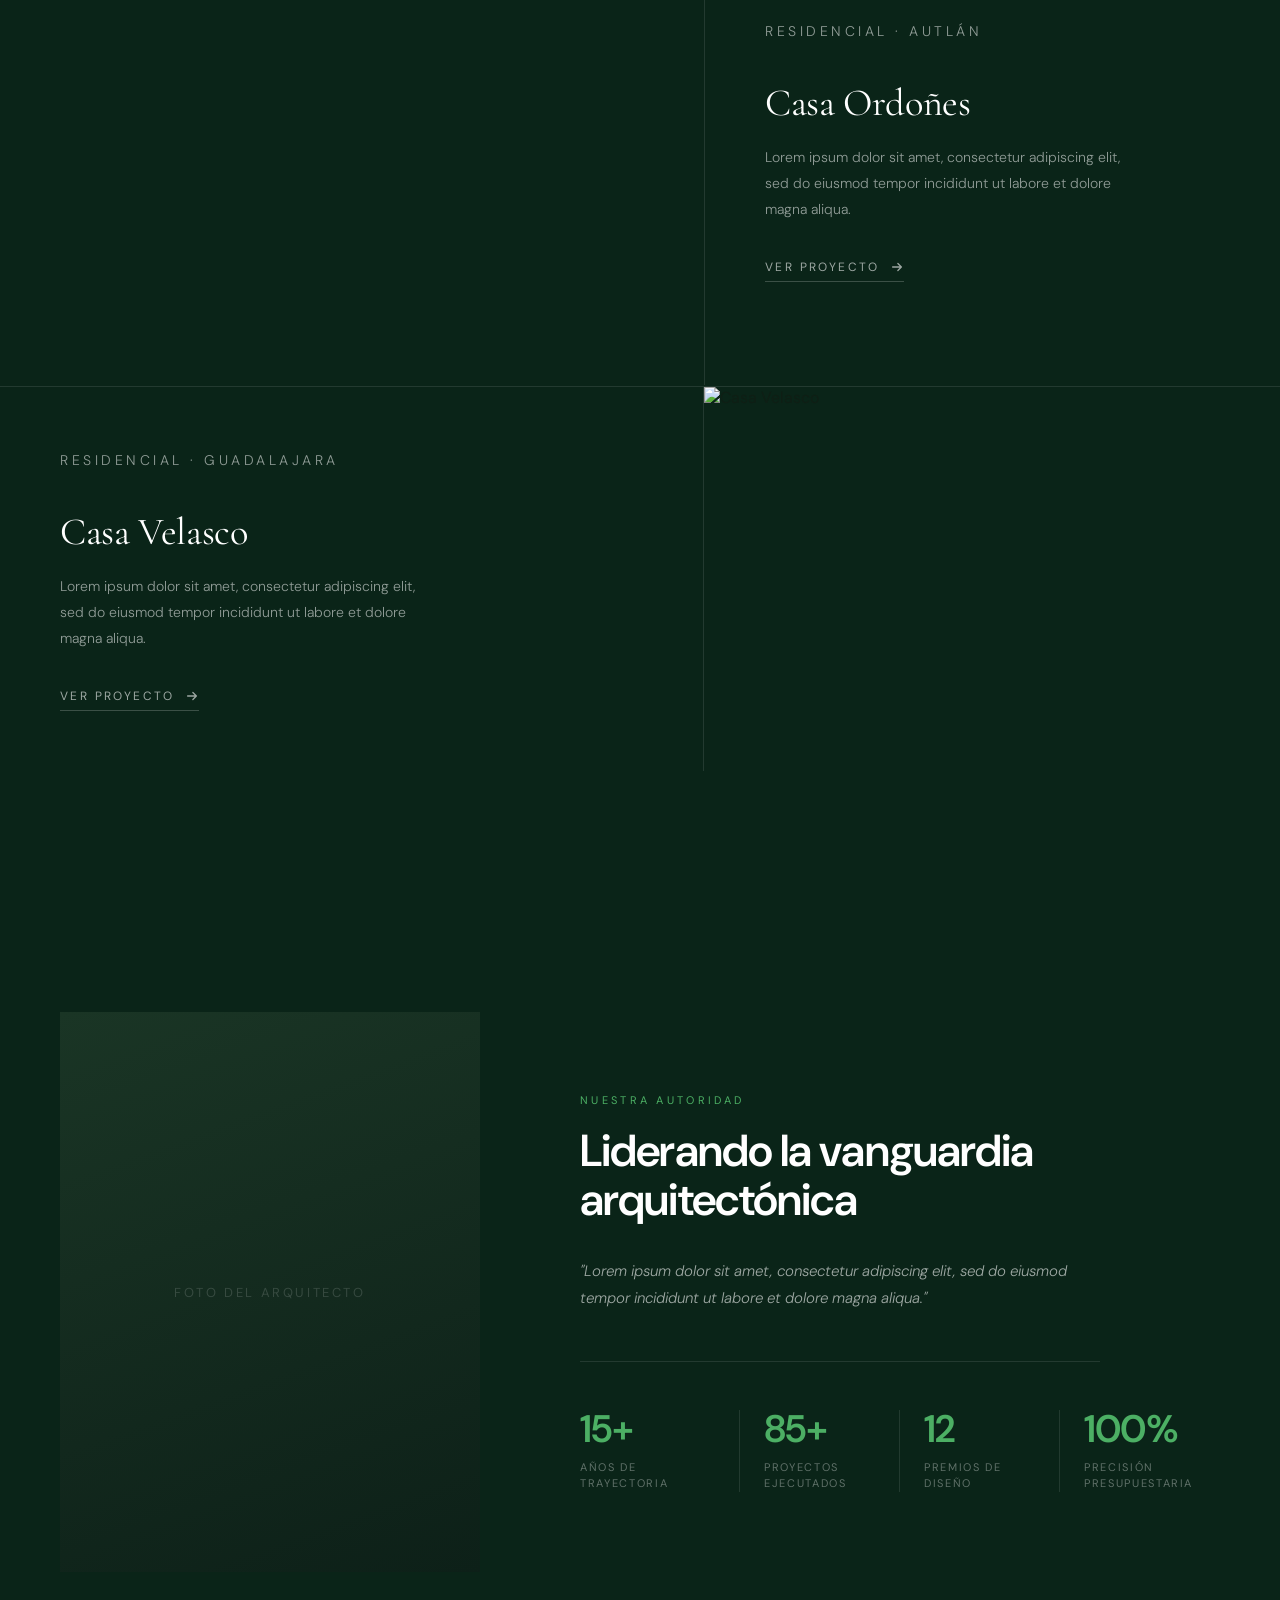
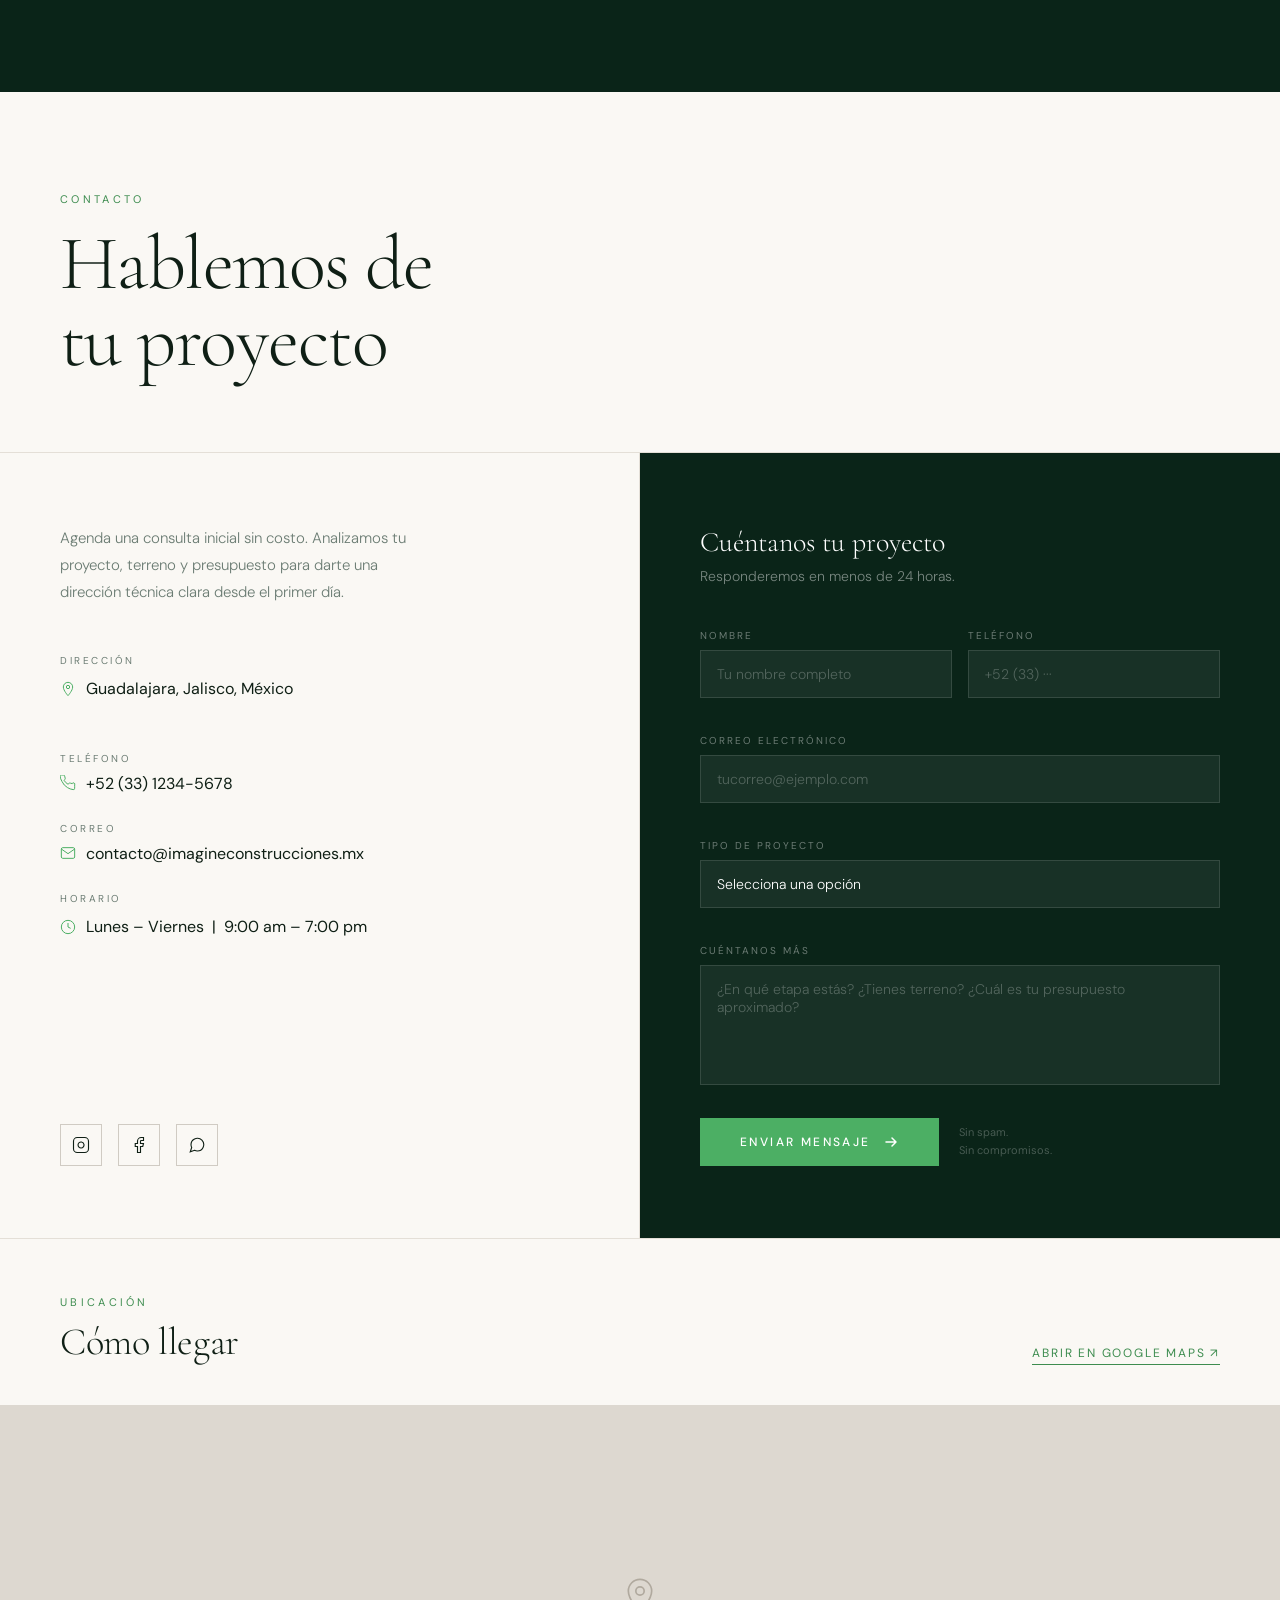
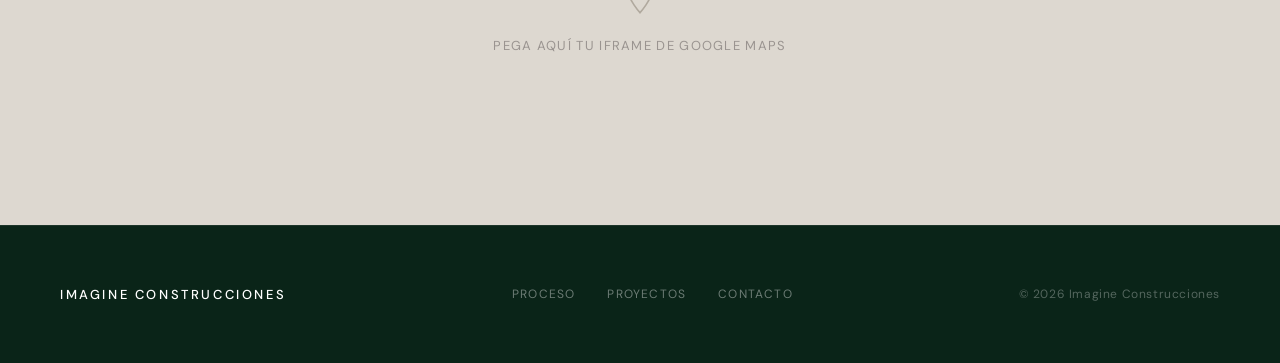
